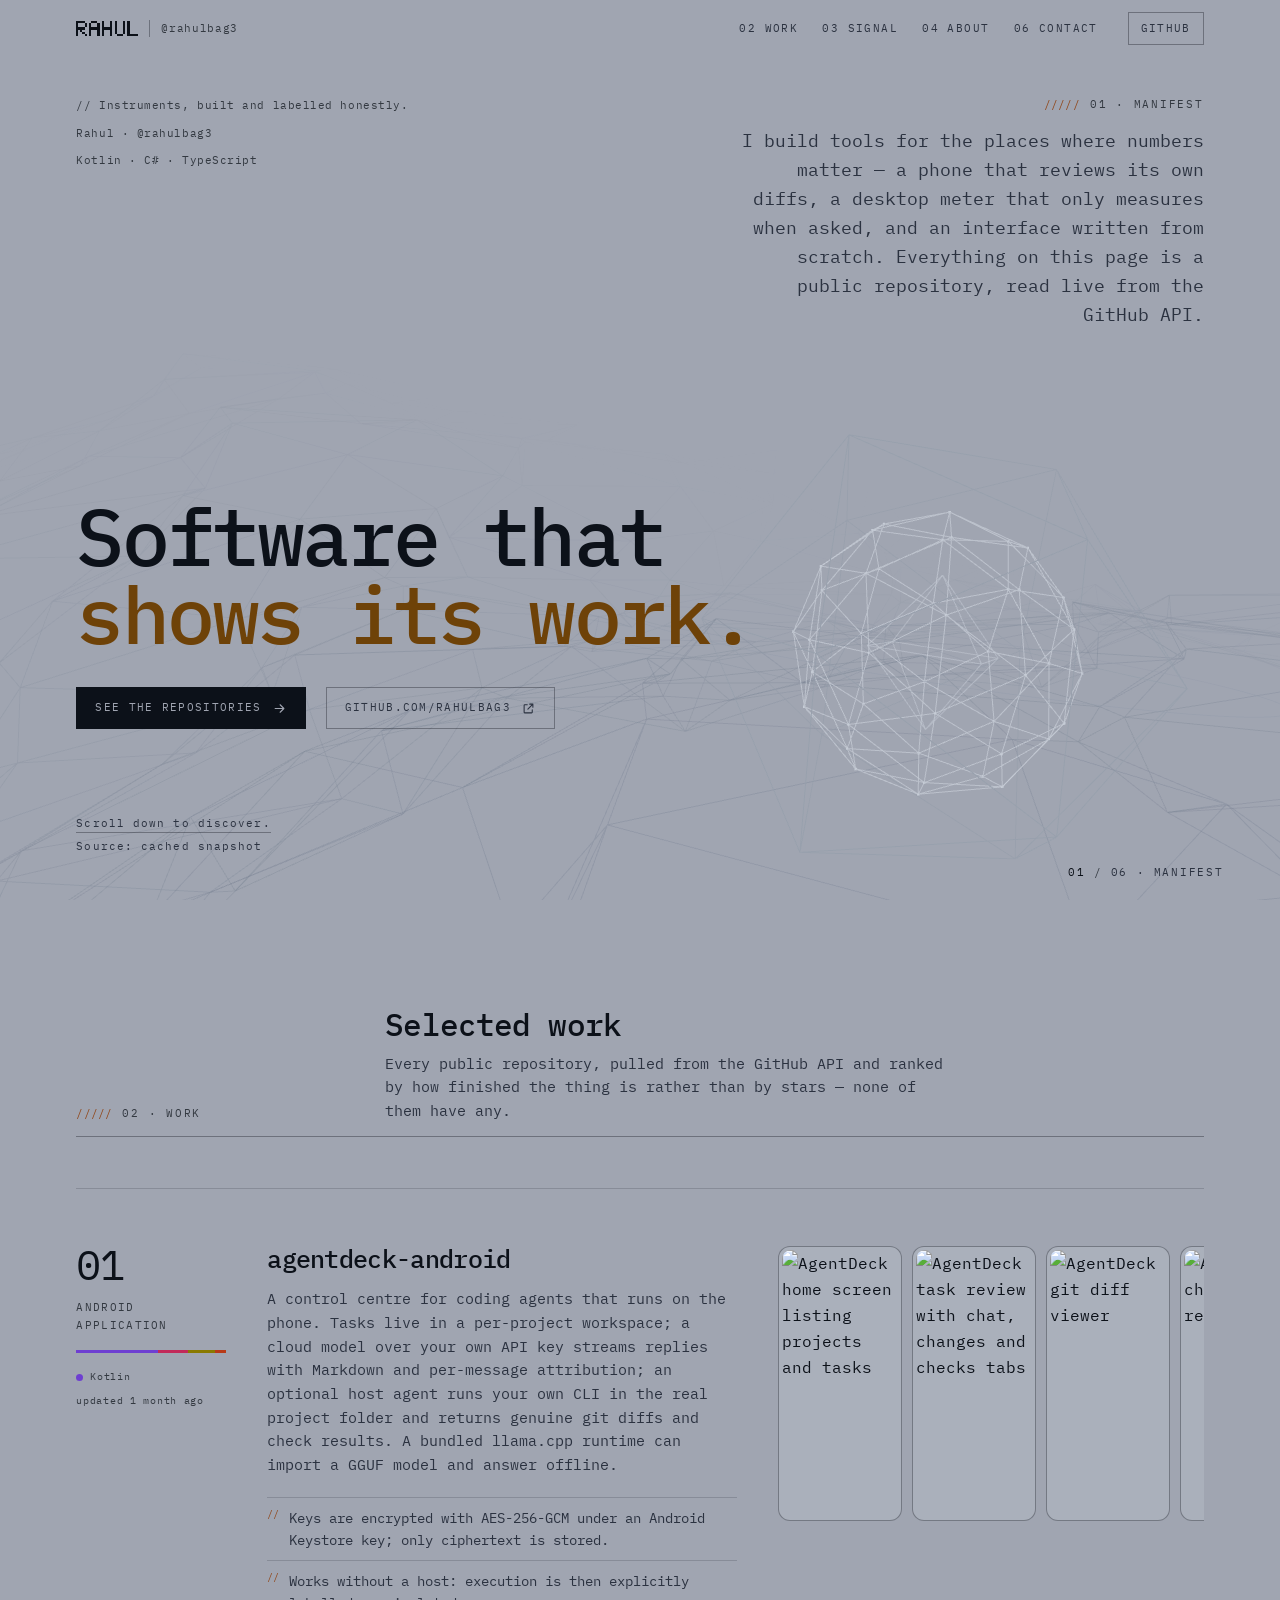
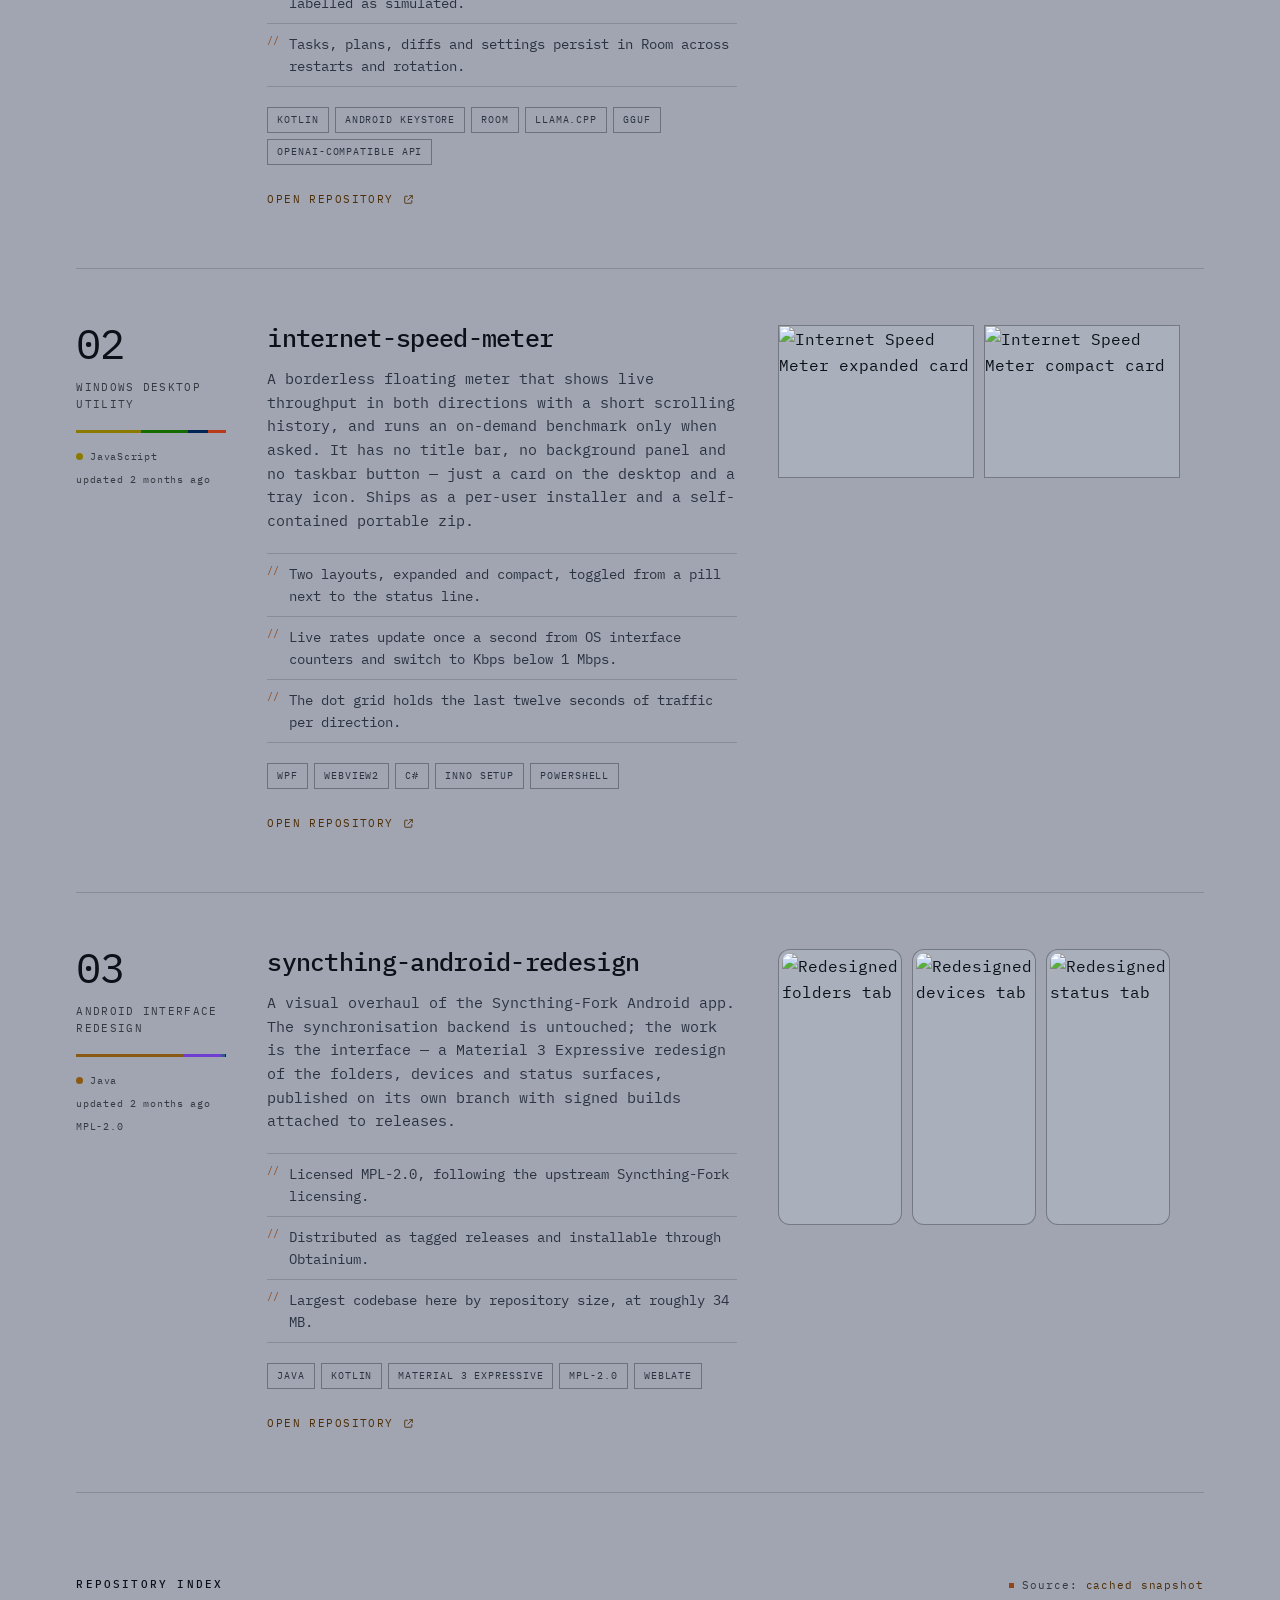
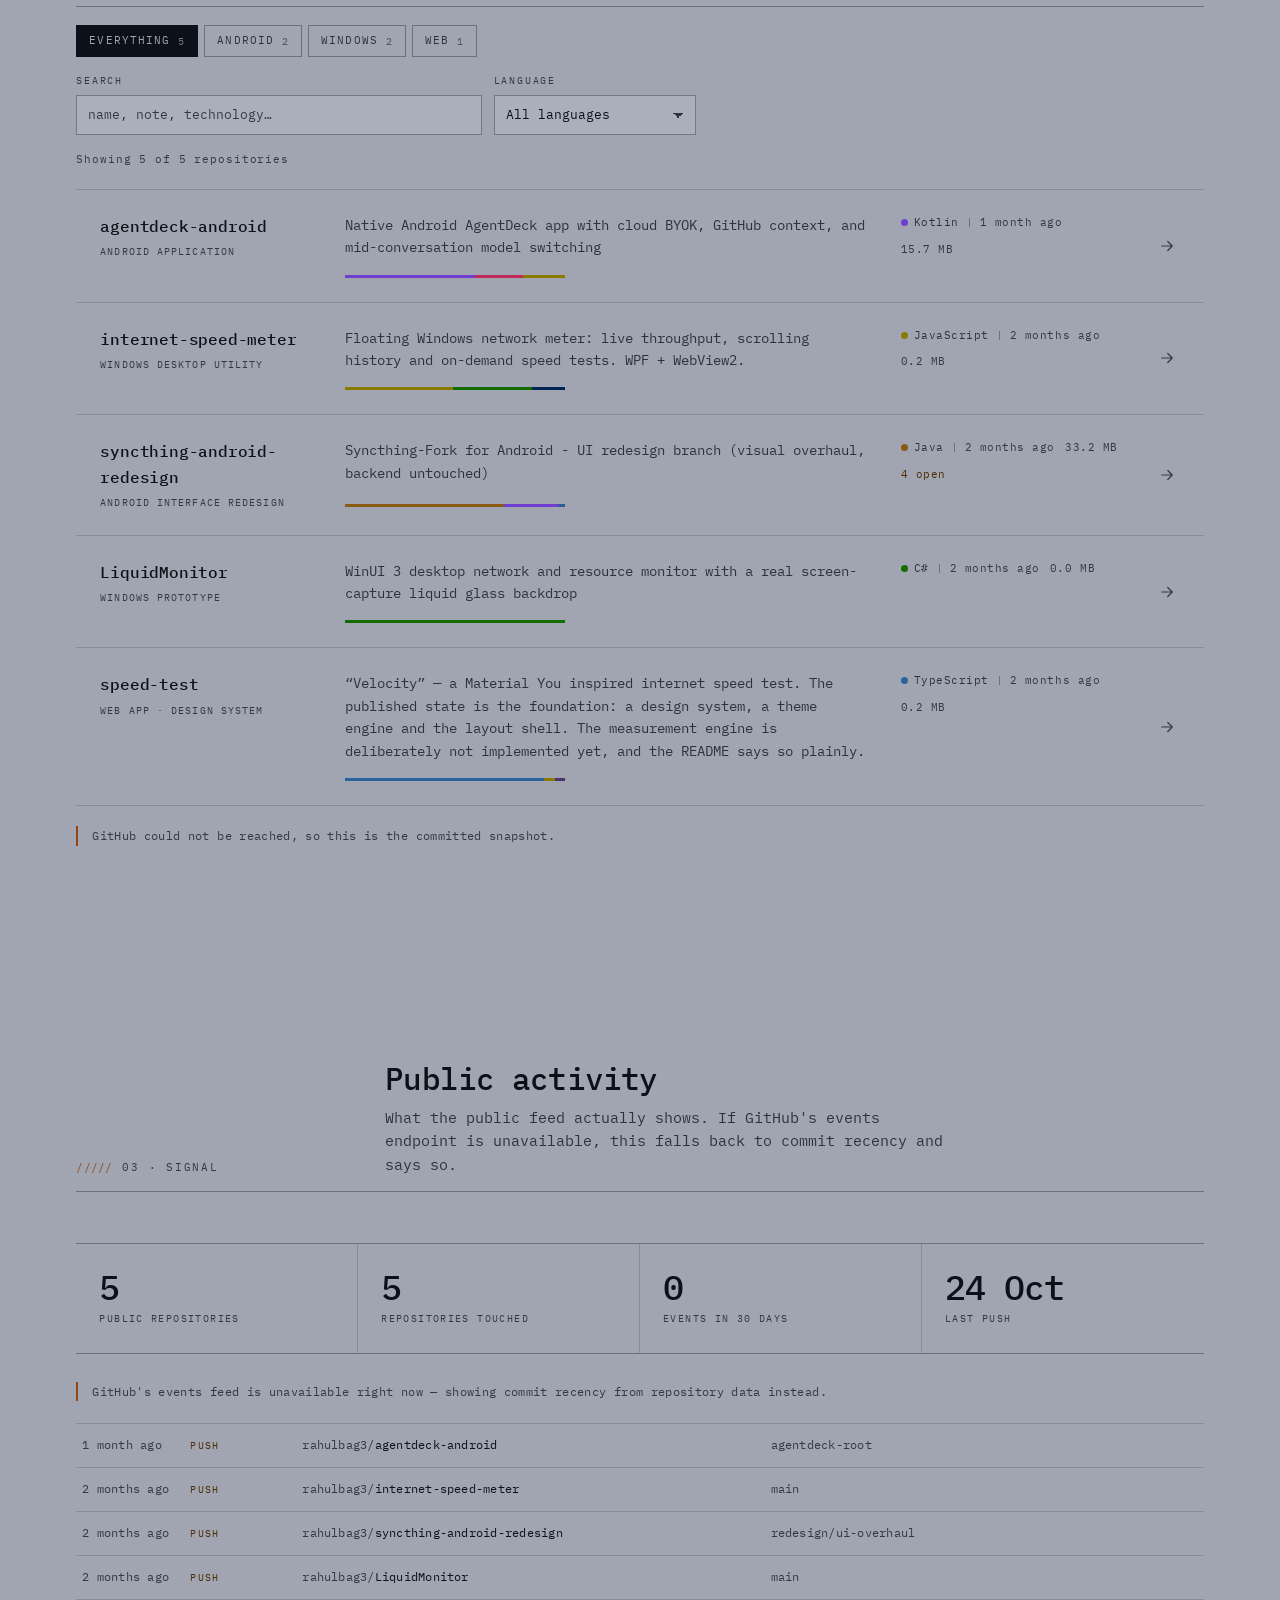
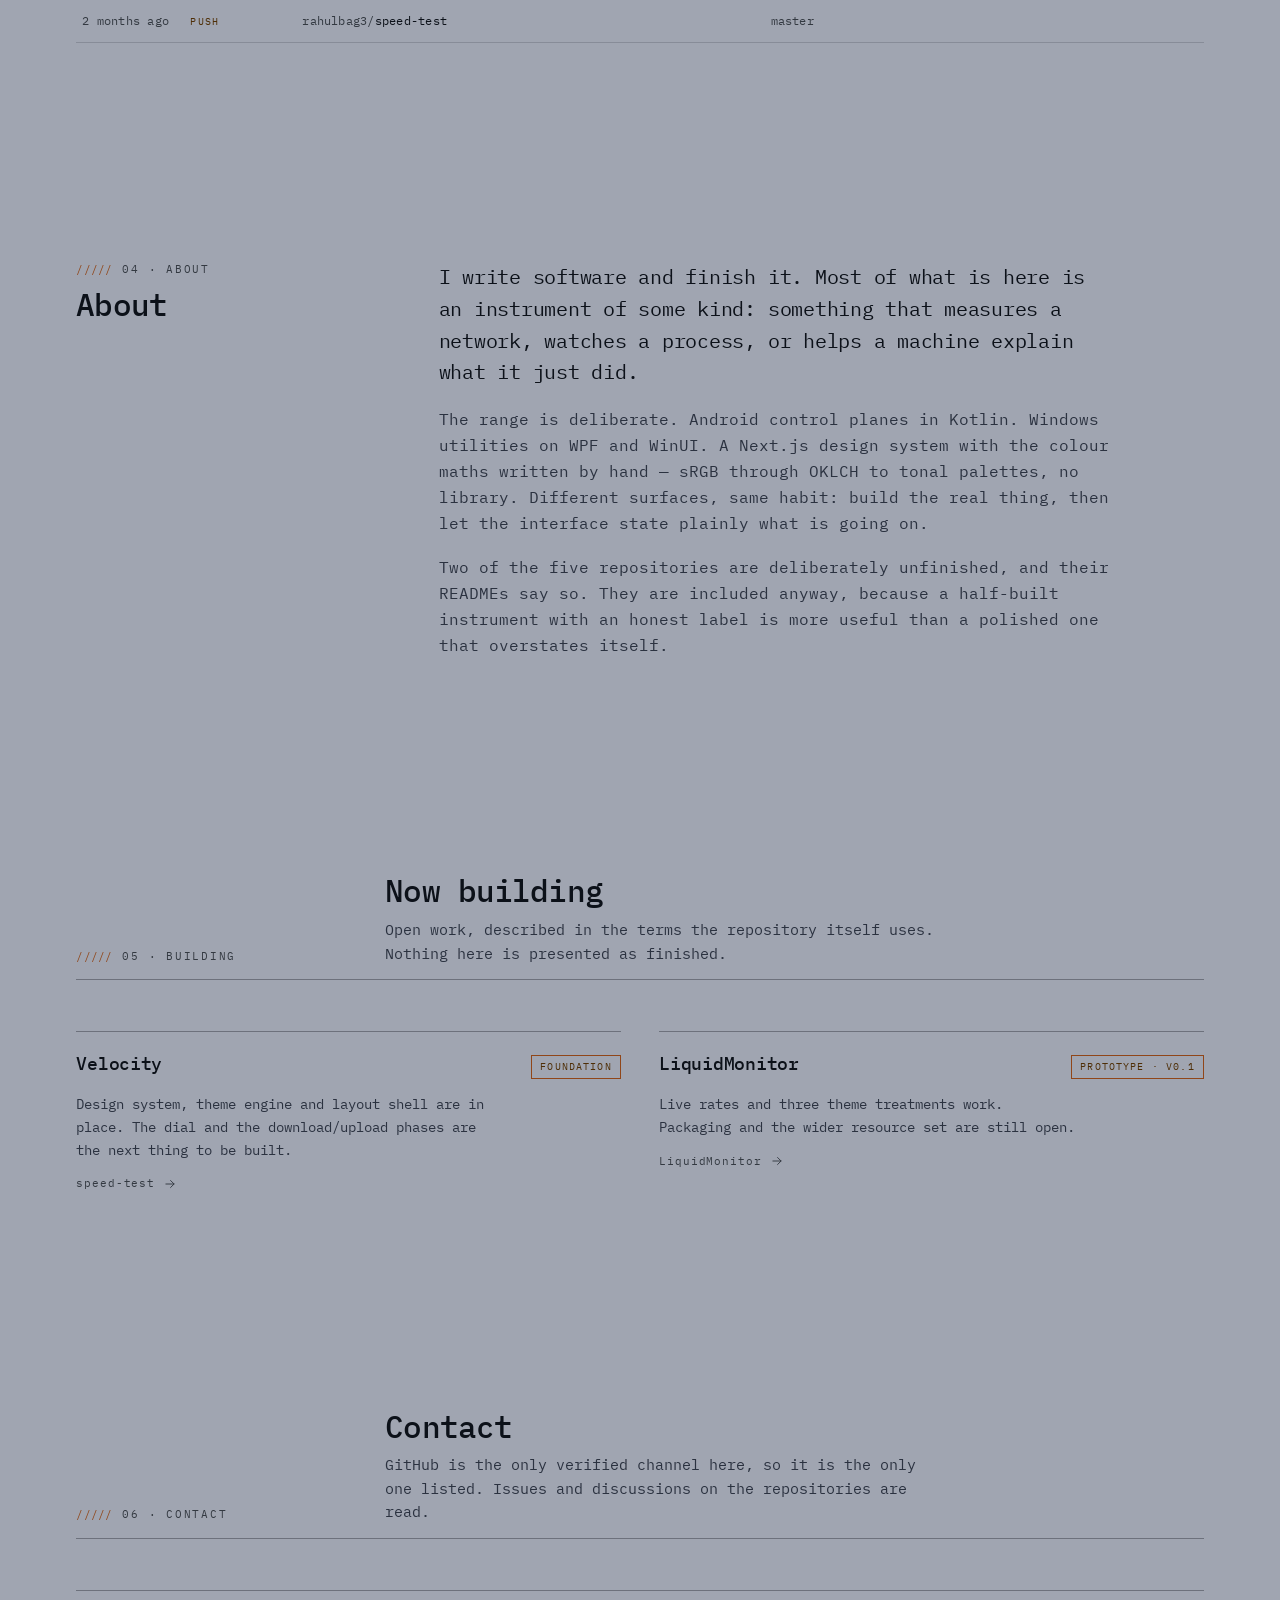
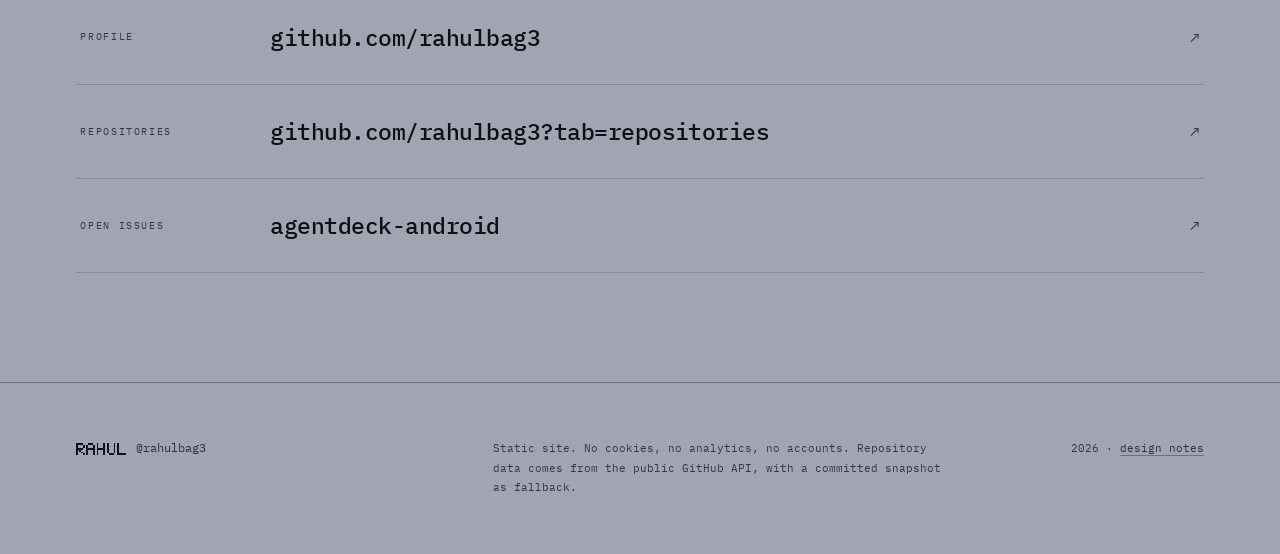
==== index.html @ a40878ef "Publish portfolio: static site with scroll-driven 3D and live GitHub data Igloo-derived slate/mono i" ====
<!doctype html>
<html lang="en">
<head>
  <meta charset="utf-8" />
  <meta name="viewport" content="width=device-width, initial-scale=1" />
  <title>Rahul — software that shows its work</title>
  <meta name="description" content="Rahul (@rahulbag3) builds instruments: an Android control centre for coding agents, Windows network meters, and a Material 3 interface redesign. Selected work and public repositories." />
  <meta name="author" content="Rahul" />
  <meta name="color-scheme" content="light" />
  <meta name="theme-color" content="#A0A5B1" />
  <link rel="canonical" href="https://rahulbag3.github.io/" />

  <!-- Open Graph / social. Absolute URLs: scrapers do not resolve relative ones. -->
  <meta property="og:type" content="website" />
  <meta property="og:site_name" content="Rahul" />
  <meta property="og:url" content="https://rahulbag3.github.io/" />
  <meta property="og:title" content="Rahul — software that shows its work" />
  <meta property="og:description" content="An Android control centre for coding agents, Windows network meters, and a Material 3 interface redesign. Every project pulled from the public GitHub API." />
  <meta property="og:image" content="https://rahulbag3.github.io/assets/og.png" />
  <meta property="og:image:width" content="1200" />
  <meta property="og:image:height" content="630" />
  <meta property="og:image:alt" content="Rahul — software that shows its work. A wireframe lattice and globe on slate." />
  <meta name="twitter:card" content="summary_large_image" />
  <meta name="twitter:title" content="Rahul — software that shows its work" />
  <meta name="twitter:description" content="An Android control centre for coding agents, Windows network meters, and a Material 3 interface redesign." />
  <meta name="twitter:image" content="https://rahulbag3.github.io/assets/og.png" />

  <link rel="icon" href="assets/favicon.svg" type="image/svg+xml" />
  <link rel="apple-touch-icon" href="assets/favicon.svg" />

  <link rel="preconnect" href="https://fonts.googleapis.com" />
  <link rel="preconnect" href="https://fonts.gstatic.com" crossorigin />
  <link
    rel="stylesheet"
    href="https://fonts.googleapis.com/css2?family=IBM+Plex+Mono:wght@400;500;600&display=swap"
  />
  <link rel="stylesheet" href="assets/css/styles.css" />
</head>

<body>
  <!-- The 3D layer. Decorative, drawn behind everything, never interactive. -->
  <canvas class="scene" id="scene" aria-hidden="true"></canvas>

  <a class="skip" href="#work">Skip to work</a>

  <!--
    Pixel wordmark. Drawn from a hand-built 5x7 cell font so the site ships no
    image for its own logotype and stays crisp at any size. Five glyphs, each a
    single path of run-length pixel runs.
  -->
  <svg class="sprite" aria-hidden="true" focusable="false" width="0" height="0">
    <defs>
      <path id="px-R" d="M0 0h4v1h-4zM0 1h1v1h-1zM4 1h1v1h-1zM0 2h1v1h-1zM4 2h1v1h-1zM0 3h4v1h-4zM0 4h1v1h-1zM2 4h1v1h-1zM0 5h1v1h-1zM3 5h1v1h-1zM0 6h1v1h-1zM4 6h1v1h-1z" />
      <path id="px-A" d="M1 0h3v1h-3zM0 1h1v1h-1zM4 1h1v1h-1zM0 2h1v1h-1zM4 2h1v1h-1zM0 3h5v1h-5zM0 4h1v1h-1zM4 4h1v1h-1zM0 5h1v1h-1zM4 5h1v1h-1zM0 6h1v1h-1zM4 6h1v1h-1z" />
      <path id="px-H" d="M0 0h1v1h-1zM4 0h1v1h-1zM0 1h1v1h-1zM4 1h1v1h-1zM0 2h1v1h-1zM4 2h1v1h-1zM0 3h5v1h-5zM0 4h1v1h-1zM4 4h1v1h-1zM0 5h1v1h-1zM4 5h1v1h-1zM0 6h1v1h-1zM4 6h1v1h-1z" />
      <path id="px-U" d="M0 0h1v1h-1zM4 0h1v1h-1zM0 1h1v1h-1zM4 1h1v1h-1zM0 2h1v1h-1zM4 2h1v1h-1zM0 3h1v1h-1zM4 3h1v1h-1zM0 4h1v1h-1zM4 4h1v1h-1zM0 5h1v1h-1zM4 5h1v1h-1zM1 6h3v1h-3z" />
      <path id="px-L" d="M0 0h1v1h-1zM0 1h1v1h-1zM0 2h1v1h-1zM0 3h1v1h-1zM0 4h1v1h-1zM0 5h1v1h-1zM0 6h5v1h-5z" />
    </defs>
  </svg>

  <!--
    Boot sequence. Purely a loading state, so it is removed as soon as the document is
    interactive; with JavaScript off it never appears at all (see the noscript rule).
  -->
  <div class="boot" id="boot" role="status" aria-live="polite">
    <p class="boot__mark" aria-hidden="true"></p>
    <p class="boot__line">Booting instrument</p>
    <p class="boot__note">Repository data comes from the public GitHub API.</p>
  </div>
  <noscript><style>.boot{display:none!important}</style></noscript>

  <header class="topbar" id="topbar">
    <div class="topbar__inner">
      <a class="brand" href="#manifest">
        <svg class="wordmark" viewBox="0 0 29 7" role="img" aria-label="Rahul" fill="currentColor" shape-rendering="crispEdges">
          <use href="#px-R" /><use href="#px-A" x="6" /><use href="#px-H" x="12" /><use href="#px-U" x="18" /><use href="#px-L" x="24" />
        </svg>
        <span class="brand__handle">@rahulbag3</span>
      </a>

      <nav class="nav" aria-label="Sections">
        <a data-nav-link href="#work">02 Work</a>
        <a data-nav-link href="#signal">03 Signal</a>
        <a data-nav-link href="#about">04 About</a>
        <a data-nav-link href="#contact">06 Contact</a>
      </nav>

      <div class="topbar__actions">
        <a class="btn btn--ghost btn--sm" href="https://github.com/rahulbag3" target="_blank" rel="noopener noreferrer">
          <span>GitHub</span>
        </a>
        <button class="menu-btn" id="menu-toggle" type="button" aria-expanded="false" aria-controls="menu" aria-label="Open menu">
          <span aria-hidden="true"></span><span aria-hidden="true"></span>
        </button>
      </div>
    </div>
    <div class="progress"><span id="progress"></span></div>
  </header>

  <nav class="menu" id="menu" data-open="false" aria-label="Sections">
    <a href="#work">02 · Work</a>
    <a href="#signal">03 · Signal</a>
    <a href="#about">04 · About</a>
    <a href="#prototypes">05 · Building</a>
    <a href="#contact">06 · Contact</a>
    <a class="menu__ext" href="https://github.com/rahulbag3" target="_blank" rel="noopener noreferrer">github.com/rahulbag3</a>
  </nav>

  <div class="corner" id="section-index" aria-hidden="true">
    <span id="index-num">01</span>
    <span class="corner__sep">/</span>
    <span>06 ·</span>
    <span id="index-label">Manifest</span>
  </div>

  <main id="main">
    <!-- ═══════════════ 01 · MANIFEST ═══════════════ -->
    <section class="hero" id="manifest" aria-labelledby="manifest-title">
      <div class="wrap hero__inner">
        <div class="hero__top">
          <div class="hero__stamp" data-reveal>
            <p>// Instruments, built and labelled honestly.</p>
            <p>Rahul · @rahulbag3</p>
            <p>Kotlin · C# · TypeScript</p>
          </div>

          <div class="hero__lede-col" data-reveal>
            <p class="slash">
              <span class="slash__run" aria-hidden="true">/////</span>
              <span>01 · Manifest</span>
            </p>
            <p class="hero__lede">
              I build tools for the places where numbers matter — a phone that reviews its own diffs,
              a desktop meter that only measures when asked, and an interface written from scratch.
              Everything on this page is a public repository, read live from the GitHub API.
            </p>
          </div>
        </div>

        <div class="hero__mid">
          <h1 class="hero__title" id="manifest-title" data-reveal>
            Software that<br /><em>shows its work.</em>
          </h1>

          <div class="hero__actions" data-reveal>
            <a class="btn btn--solid" href="#work">
              <span>See the repositories</span>
              <svg viewBox="0 0 24 24" width="15" height="15" fill="none" stroke="currentColor" stroke-width="1.7" stroke-linecap="round" stroke-linejoin="round" aria-hidden="true"><path d="M5 12h14M13 6l6 6-6 6"/></svg>
            </a>
            <a class="btn btn--ghost" href="https://github.com/rahulbag3" target="_blank" rel="noopener noreferrer">
              <span>github.com/rahulbag3</span>
              <svg viewBox="0 0 24 24" width="15" height="15" fill="none" stroke="currentColor" stroke-width="1.7" stroke-linecap="round" stroke-linejoin="round" aria-hidden="true"><path d="M14 5h5v5M19 5l-8 8M18 14v4a1 1 0 0 1-1 1H6a1 1 0 0 1-1-1V7a1 1 0 0 1 1-1h4"/></svg>
            </a>
          </div>
        </div>

        <div class="hero__foot">
          <p class="hero__hint">
            <a href="#work">Scroll down to discover.</a>
            <span>Source: <span class="mono-inline" id="data-source-hero">GitHub API</span></span>
          </p>
        </div>
      </div>
    </section>

    <!-- ═══════════════ 02 · WORK ═══════════════ -->
    <section class="sec" id="work" aria-labelledby="work-title">
      <div class="wrap">
        <header class="sec-head" data-reveal>
          <p class="slash">
            <span class="slash__run" aria-hidden="true">/////</span>
            <span>02 · Work</span>
          </p>
          <div class="sec-head__box">
            <h2 class="sec-head__title" id="work-title">Selected work</h2>
            <p class="sec-head__note">
              Every public repository, pulled from the GitHub API and ranked by how finished the
              thing is rather than by stars — none of them have any.
            </p>
          </div>
        </header>

        <div class="featured" id="featured"></div>

        <div class="index-head" data-reveal>
          <h3 class="index-head__title">Repository index</h3>
          <p class="index-head__note">
            <span class="dot-live" aria-hidden="true"></span>
            Source: <span id="data-source" class="mono-inline">checking…</span>
          </p>
        </div>

        <div class="filters" data-reveal>
          <div class="filters__chips" id="filters" role="group" aria-label="Filter by category"></div>
          <div class="filters__tools">
            <label class="field">
              <span class="field__label">Search</span>
              <input id="search" type="search" placeholder="name, note, technology…" autocomplete="off" />
            </label>
            <label class="field">
              <span class="field__label">Language</span>
              <select id="lang-select" aria-label="Filter by language"></select>
            </label>
          </div>
          <p class="filters__status" id="filter-status" role="status" aria-live="polite"></p>
        </div>

        <div class="listing" id="project-list"></div>
        <div id="filter-empty"></div>

        <p class="note" id="data-note" hidden></p>

        <noscript>
          <div class="state state--error">
            <p class="state__title">JavaScript is off, so the live repository list cannot render.</p>
            <p class="state__msg">Everything it would show is public here:</p>
            <ul class="plainlist">
              <li><a href="https://github.com/rahulbag3/agentdeck-android">agentdeck-android</a> — native Android control centre for coding agents (Kotlin)</li>
              <li><a href="https://github.com/rahulbag3/internet-speed-meter">internet-speed-meter</a> — floating Windows network meter (WPF + WebView2)</li>
              <li><a href="https://github.com/rahulbag3/syncthing-android-redesign">syncthing-android-redesign</a> — Material 3 interface redesign (Java/Kotlin)</li>
              <li><a href="https://github.com/rahulbag3/speed-test">speed-test</a> — Velocity, a Material You speed test design system (TypeScript)</li>
              <li><a href="https://github.com/rahulbag3/LiquidMonitor">LiquidMonitor</a> — WinUI 3 network monitor prototype (C#)</li>
            </ul>
          </div>
        </noscript>
      </div>
    </section>

    <!-- ═══════════════ 03 · SIGNAL ═══════════════ -->
    <section class="sec" id="signal" aria-labelledby="signal-title">
      <div class="wrap">
        <header class="sec-head" data-reveal>
          <p class="slash">
            <span class="slash__run" aria-hidden="true">/////</span>
            <span>03 · Signal</span>
          </p>
          <div class="sec-head__box">
            <h2 class="sec-head__title" id="signal-title">Public activity</h2>
            <p class="sec-head__note">
              What the public feed actually shows. If GitHub's events endpoint is unavailable, this
              falls back to commit recency and says so.
            </p>
          </div>
        </header>

        <div class="stats" id="signal-stats"></div>

        <p class="note note--inline" id="activity-note"></p>

        <ul class="log" id="activity" aria-label="Recent public activity"></ul>
      </div>
    </section>

    <!-- ═══════════════ 04 · ABOUT ═══════════════ -->
    <section class="sec" id="about" aria-labelledby="about-title">
      <div class="wrap wrap--split">
        <header class="sec-head sec-head--stack" data-reveal>
          <p class="slash">
            <span class="slash__run" aria-hidden="true">/////</span>
            <span>04 · About</span>
          </p>
          <h2 class="sec-head__title" id="about-title">About</h2>
        </header>

        <div class="prose" data-reveal>
          <p class="prose__lead">
            I write software and finish it. Most of what is here is an instrument of some kind:
            something that measures a network, watches a process, or helps a machine explain what
            it just did.
          </p>
          <p>
            The range is deliberate. Android control planes in Kotlin. Windows utilities on WPF and
            WinUI. A Next.js design system with the colour maths written by hand — sRGB through
            OKLCH to tonal palettes, no library. Different surfaces, same habit: build the real
            thing, then let the interface state plainly what is going on.
          </p>
          <p>
            Two of the five repositories are deliberately unfinished, and their READMEs say so.
            They are included anyway, because a half-built instrument with an honest label is more
            useful than a polished one that overstates itself.
          </p>
        </div>
      </div>
    </section>

    <!-- ═══════════════ 05 · BUILDING ═══════════════ -->
    <section class="sec" id="prototypes" aria-labelledby="build-title">
      <div class="wrap">
        <header class="sec-head" data-reveal>
          <p class="slash">
            <span class="slash__run" aria-hidden="true">/////</span>
            <span>05 · Building</span>
          </p>
          <div class="sec-head__box">
            <h2 class="sec-head__title" id="build-title">Now building</h2>
            <p class="sec-head__note">
              Open work, described in the terms the repository itself uses. Nothing here is
              presented as finished.
            </p>
          </div>
        </header>
        <div class="now-list" id="now-list"></div>
      </div>
    </section>

    <!-- ═══════════════ 06 · CONTACT ═══════════════ -->
    <section class="sec" id="contact" aria-labelledby="contact-title">
      <div class="wrap">
        <header class="sec-head" data-reveal>
          <p class="slash">
            <span class="slash__run" aria-hidden="true">/////</span>
            <span>06 · Contact</span>
          </p>
          <div class="sec-head__box">
            <h2 class="sec-head__title" id="contact-title">Contact</h2>
            <p class="sec-head__note">
              GitHub is the only verified channel here, so it is the only one listed. Issues and
              discussions on the repositories are read.
            </p>
          </div>
        </header>

        <ul class="contact-list">
          <li data-reveal>
            <a class="contact" href="https://github.com/rahulbag3" target="_blank" rel="noopener noreferrer">
              <span class="contact__label">Profile</span>
              <span class="contact__value">github.com/rahulbag3</span>
              <span class="contact__go" aria-hidden="true">↗</span>
            </a>
          </li>
          <li data-reveal>
            <a class="contact" href="https://github.com/rahulbag3?tab=repositories" target="_blank" rel="noopener noreferrer">
              <span class="contact__label">Repositories</span>
              <span class="contact__value">github.com/rahulbag3?tab=repositories</span>
              <span class="contact__go" aria-hidden="true">↗</span>
            </a>
          </li>
          <li data-reveal>
            <a class="contact" href="https://github.com/rahulbag3/agentdeck-android/issues" target="_blank" rel="noopener noreferrer">
              <span class="contact__label">Open issues</span>
              <span class="contact__value">agentdeck-android</span>
              <span class="contact__go" aria-hidden="true">↗</span>
            </a>
          </li>
        </ul>
      </div>
    </section>
  </main>

  <footer class="footer">
    <div class="wrap footer__inner">
      <p class="footer__brand">
        <svg class="wordmark" viewBox="0 0 29 7" role="img" aria-label="Rahul" fill="currentColor" shape-rendering="crispEdges">
          <use href="#px-R" /><use href="#px-A" x="6" /><use href="#px-H" x="12" /><use href="#px-U" x="18" /><use href="#px-L" x="24" />
        </svg>
        <span class="mono-inline">@rahulbag3</span>
      </p>
      <p class="footer__meta">
        Static site. No cookies, no analytics, no accounts. Repository data comes from the public
        GitHub API, with a committed snapshot as fallback.
      </p>
      <p class="footer__meta footer__meta--dim">
        <span id="year"></span> · <a href="DESIGN-SPEC.md">design notes</a>
      </p>
    </div>
  </footer>

  <script type="module" src="assets/js/app.js"></script>
</body>
</html>
---- assets/css/styles.css ----
/* ==========================================================================
   Rahul — portfolio
   Identity: taken from the reference's own material language.
     · one deliberate canvas colour (#A0A5B1, measured from igloo.inc)
     · IBM Plex Mono as the only voice, corner-anchored overlays, slash labels
     · a chunky pixel wordmark instead of a drawn logotype
     · one rationed warm accent, used as a mark rather than decoration
   The ink polarity is the single deliberate departure: the reference draws light
   text straight onto its scene (about 2.2:1 — unreadable by any standard), and a
   portfolio has to be readable, so this sits dark ink on the slate instead.
   ========================================================================== */

/* ---------------------------------------------------------------- tokens */
:root {
  --bg: #a0a5b1; /* reference canvas */
  --bg-2: #aab0bb; /* raised: screenshot frames, inputs */
  --bg-3: #b6bbc5; /* raised further: hover on an input */

  --ink: #0c1119; /* 7.7:1 on --bg */
  --ink-2: #2b3240; /* 5.2:1 */
  --ink-3: #333941; /* 4.7:1 — meta only, never long prose */

  --line: rgba(12, 17, 25, 0.16);
  --line-2: rgba(12, 17, 25, 0.34);

  --accent: #4e2e06; /* brass, darkened until it passes 4.93:1 as text */
  --accent-lg: #6e4208; /* the same hue at 3.45:1 — display sizes only (AA large) */
  --accent-mark: #904619; /* reference brass, decorative marks only (no text) */

  --mono: "IBM Plex Mono", ui-monospace, SFMono-Regular, Menlo, Consolas, "Liberation Mono", monospace;

  --measure: 1240px;
  --gut: clamp(20px, 4.4vw, 64px);
  --bar: 58px;

  --ease: cubic-bezier(0.16, 1, 0.3, 1);
  --ease-in-out: cubic-bezier(0.65, 0, 0.35, 1);

  --t-mono: 0.685rem;
  --t-body: clamp(0.935rem, 0.9rem + 0.24vw, 1.015rem);
  --t-h1: clamp(2rem, 0.9rem + 5.4vw, 5rem);
  --t-h2: clamp(1.28rem, 1.05rem + 1.25vw, 1.95rem);
  --t-h3: clamp(1.12rem, 0.98rem + 0.9vw, 1.55rem);
}

/* ---------------------------------------------------------------- reset */
*,
*::before,
*::after {
  box-sizing: border-box;
}

* {
  margin: 0;
  padding: 0;
}

html {
  -webkit-text-size-adjust: 100%;
  scroll-behavior: smooth;
  background: var(--bg);
}

@media (prefers-reduced-motion: reduce) {
  html {
    scroll-behavior: auto;
  }
}

body {
  min-height: 100%;
  background: var(--bg);
  color: var(--ink);
  font-family: var(--mono);
  font-size: var(--t-body);
  line-height: 1.6;
  font-synthesis-weight: none;
  font-variant-ligatures: none;
  text-rendering: optimizeLegibility;
  -webkit-font-smoothing: antialiased;
  -moz-osx-font-smoothing: grayscale;
  overflow-x: hidden;
}

img,
canvas,
svg {
  display: block;
  max-width: 100%;
}

img {
  height: auto;
}

button,
input,
select {
  font: inherit;
  color: inherit;
}

a {
  color: inherit;
  text-decoration: none;
}

ul,
ol {
  list-style: none;
}

:focus-visible {
  outline: 2px solid var(--accent-mark);
  outline-offset: 3px;
}

::selection {
  background: var(--ink);
  color: var(--bg);
}

/* ---------------------------------------------------------------- scene layer
   The canvas is a fixed backdrop at the very bottom of the stack; everything the
   reader interacts with sits above it. `main` and `footer` are positioned so their
   z-index actually applies. */
.scene {
  position: fixed;
  inset: 0;
  z-index: 0;
  display: block;
  width: 100%;
  height: 100%;
  pointer-events: none;
}

main,
.footer {
  position: relative;
  z-index: 1;
}

/* ---------------------------------------------------------------- boot loader
   A nod to the reference's ASCII boot sequence: the mark is a real element whose
   text is replaced by CSS, so it never reaches the accessibility tree. */
.boot {
  position: fixed;
  inset: 0;
  z-index: 90;
  display: grid;
  align-content: center;
  justify-items: center;
  gap: 12px;
  padding: var(--gut);
  background: var(--bg);
  transition: opacity 0.45s var(--ease), visibility 0.45s step-end;
}

.boot.is-done {
  opacity: 0;
  visibility: hidden;
  pointer-events: none;
}

.boot__mark {
  font-size: clamp(1rem, 0.6rem + 1.6vw, 1.5rem);
  letter-spacing: 0.34em;
  color: var(--ink);
}

.boot__mark::after {
  content: "------===+";
  animation: boot-head 1.1s steps(1, end) infinite;
}

@keyframes boot-head {
  0% {
    content: "------===+";
  }
  20% {
    content: "-----===++";
  }
  40% {
    content: "----===+++";
  }
  60% {
    content: "---===++++";
  }
  80% {
    content: "--===+++++";
  }
  100% {
    content: "-===++++++";
  }
}

.boot__line {
  font-size: var(--t-mono);
  letter-spacing: 0.24em;
  text-transform: uppercase;
  color: var(--ink-3);
}

.boot__note {
  font-size: var(--t-mono);
  letter-spacing: 0.06em;
  color: var(--ink-3);
  max-width: 44ch;
  text-align: center;
}

/* ---------------------------------------------------------------- layout */
.wrap {
  width: 100%;
  max-width: var(--measure);
  margin-inline: auto;
  padding-inline: var(--gut);
}

.sec {
  padding-block: clamp(64px, 8.5vw, 132px);
  scroll-margin-top: calc(var(--bar) + 16px);
}

/* ---------------------------------------------------------------- skip link */
.skip {
  position: fixed;
  top: 8px;
  left: 50%;
  z-index: 100;
  padding: 10px 18px;
  translate: -50% -250%;
  background: var(--ink);
  color: var(--bg);
  font-size: var(--t-mono);
  letter-spacing: 0.1em;
  text-transform: uppercase;
  transition: translate 0.2s var(--ease);
}

.skip:focus {
  translate: -50% 0;
}

/* ---------------------------------------------------------------- topbar
   No panel, no blur, no border until the reader has actually scrolled — then the
   bar earns a flat slate wash and one hairline so text stops colliding with it. */
.topbar {
  position: fixed;
  inset: 0 0 auto 0;
  z-index: 50;
  height: var(--bar);
  transition: background 0.3s var(--ease), border-color 0.3s var(--ease);
  border-bottom: 1px solid transparent;
}

.topbar.is-stuck {
  background: var(--bg);
  border-bottom-color: var(--line);
}

.topbar__inner {
  display: flex;
  align-items: center;
  gap: 26px;
  height: 100%;
  max-width: var(--measure);
  margin-inline: auto;
  padding-inline: var(--gut);
}

.brand {
  display: inline-flex;
  align-items: center;
  gap: 11px;
  white-space: nowrap;
}

/* Pixel wordmark: an inline SVG sprite, drawn from a 5x7 cell font. */
.wordmark {
  width: auto;
  height: 15px;
  color: var(--ink);
  flex: none;
}

.brand__handle {
  font-size: var(--t-mono);
  letter-spacing: 0.06em;
  color: var(--ink-3);
  border-left: 1px solid var(--line-2);
  padding-left: 11px;
}

.nav {
  display: flex;
  gap: 24px;
  margin-left: auto;
  font-size: var(--t-mono);
  letter-spacing: 0.13em;
  text-transform: uppercase;
}

.nav a {
  position: relative;
  padding-block: 6px;
  color: var(--ink-2);
  transition: color 0.22s var(--ease);
}

.nav a::after {
  content: "";
  position: absolute;
  left: 0;
  right: 0;
  bottom: 2px;
  height: 1px;
  background: var(--accent-mark);
  scale: 0 1;
  transform-origin: left;
  transition: scale 0.3s var(--ease);
}

.nav a:hover,
.nav a.is-active {
  color: var(--ink);
}

.nav a.is-active::after,
.nav a:hover::after {
  scale: 1 1;
}

.topbar__actions {
  display: flex;
  align-items: center;
  gap: 14px;
  margin-left: 4px;
}

.menu-btn {
  display: none;
  width: 34px;
  height: 34px;
  background: none;
  border: 1px solid var(--line-2);
  cursor: pointer;
  flex-direction: column;
  align-items: center;
  justify-content: center;
  gap: 4px;
}

.menu-btn span {
  display: block;
  width: 14px;
  height: 1px;
  background: var(--ink);
  transition: transform 0.25s var(--ease);
}

.menu-btn[aria-expanded="true"] span:first-child {
  transform: translateY(2.5px) rotate(45deg);
}

.menu-btn[aria-expanded="true"] span:last-child {
  transform: translateY(-2.5px) rotate(-45deg);
}

.progress {
  position: absolute;
  inset: auto 0 -1px 0;
  height: 1px;
  background: transparent;
}

.progress span {
  display: block;
  height: 100%;
  background: var(--ink);
  transform: scaleX(0);
  transform-origin: 0 50%;
  will-change: transform;
}

/* ---------------------------------------------------------------- mobile menu */
.menu {
  position: fixed;
  inset: var(--bar) 0 auto 0;
  z-index: 49;
  display: grid;
  gap: 0;
  padding: 8px var(--gut) 22px;
  background: var(--bg);
  border-bottom: 1px solid var(--line);
  translate: 0 -10px;
  opacity: 0;
  visibility: hidden;
  transition: opacity 0.22s var(--ease), translate 0.22s var(--ease), visibility 0.22s;
}

.menu[data-open="true"] {
  translate: 0 0;
  opacity: 1;
  visibility: visible;
}

.menu a {
  padding: 13px 2px;
  font-size: 0.85rem;
  letter-spacing: 0.06em;
  border-bottom: 1px solid var(--line);
  color: var(--ink-2);
}

.menu a:hover {
  color: var(--ink);
}

.menu__ext {
  color: var(--accent) !important;
  border-bottom: none !important;
}

/* ---------------------------------------------------------------- corner mark
   A HUD mark, not a chip: no fill, no border, no rounding. It only carries the
   section you are in, and it stays out of the way. */
.corner {
  position: fixed;
  right: var(--gut);
  bottom: 18px;
  z-index: 40;
  display: flex;
  align-items: baseline;
  gap: 8px;
  font-size: var(--t-mono);
  letter-spacing: 0.16em;
  text-transform: uppercase;
  color: var(--ink-2);
  pointer-events: none;
  transition: opacity 0.3s var(--ease), transform 0.3s var(--ease);
}

/* The footer owns this corner at the end of the document, so the mark steps aside
   rather than printing over the footer copy. */
.corner.is-off {
  opacity: 0;
  transform: translateY(8px);
}

.corner #index-num {
  color: var(--ink);
}

.corner__sep {
  color: var(--ink-3);
}

/* ---------------------------------------------------------------- slash label
   The reference's section marker: a run of slashes, then the name. */
.slash {
  display: flex;
  align-items: center;
  gap: 10px;
  font-size: var(--t-mono);
  letter-spacing: 0.16em;
  text-transform: uppercase;
  color: var(--ink-3);
}

.slash__run {
  color: var(--accent-mark);
  letter-spacing: 0.02em;
}

/* ---------------------------------------------------------------- hero */
.hero {
  position: relative;
  display: flex;
  flex-direction: column;
  min-height: 100svh;
  padding-block: calc(var(--bar) + clamp(18px, 3vw, 40px)) clamp(26px, 4vw, 44px);
  scroll-margin-top: 0;
}

.hero__inner {
  display: flex;
  flex-direction: column;
  flex: 1;
  gap: clamp(28px, 5vw, 56px);
}

.hero__top {
  display: grid;
  grid-template-columns: minmax(0, 1fr) minmax(0, 0.95fr);
  gap: clamp(24px, 4vw, 60px);
  align-items: start;
}

.hero__stamp {
  display: flex;
  flex-direction: column;
  gap: 8px;
}

.hero__stamp p {
  font-size: var(--t-mono);
  letter-spacing: 0.05em;
  color: var(--ink-3);
  line-height: 1.75;
}

.hero__lede-col {
  display: grid;
  gap: 12px;
  justify-items: end;
}

.hero__lede {
  max-width: 42ch;
  text-align: right;
  color: var(--ink-2);
  font-size: clamp(0.95rem, 0.9rem + 0.3vw, 1.1rem);
  line-height: 1.65;
}

.hero__mid {
  display: flex;
  flex-direction: column;
  justify-content: flex-end;
  flex: 1;
  gap: clamp(20px, 3vw, 34px);
}

.hero__title {
  font-size: var(--t-h1);
  font-weight: 500;
  line-height: 0.98;
  letter-spacing: -0.035em;
  max-width: 20ch;
  text-wrap: balance;
}

.hero__title em {
  font-style: normal;
  color: var(--accent-lg);
}

.hero__actions {
  display: flex;
  flex-wrap: wrap;
  gap: 20px;
  align-items: center;
}

.hero__foot {
  display: flex;
  align-items: flex-end;
  justify-content: space-between;
  gap: 20px;
  flex-wrap: wrap;
  padding-top: clamp(18px, 3vw, 30px);
}

.hero__hint {
  display: grid;
  gap: 5px;
  font-size: var(--t-mono);
  letter-spacing: 0.1em;
  color: var(--ink-2);
}

.hero__hint a {
  border-bottom: 1px solid var(--line-2);
  transition: border-color 0.25s var(--ease), color 0.25s var(--ease);
}

.hero__hint a:hover {
  color: var(--accent);
  border-color: var(--accent-mark);
}

/* ---------------------------------------------------------------- buttons
   Square, mono, uppercase. The solid variant inverts; nothing glows. */
.btn {
  display: inline-flex;
  align-items: center;
  gap: 10px;
  padding: 11px 18px;
  font-size: var(--t-mono);
  letter-spacing: 0.12em;
  text-transform: uppercase;
  border: 1px solid var(--line-2);
  cursor: pointer;
  background: none;
  transition: background 0.22s var(--ease), color 0.22s var(--ease), border-color 0.22s var(--ease);
}

.btn svg {
  transition: transform 0.3s var(--ease);
}

.btn--solid {
  background: var(--ink);
  border-color: var(--ink);
  color: var(--bg);
}

.btn--solid:hover {
  background: var(--accent);
  border-color: var(--accent);
  color: var(--bg);
}

.btn--ghost {
  color: var(--ink-2);
}

.btn--ghost:hover {
  color: var(--ink);
  border-color: var(--ink-2);
}

.btn--sm {
  padding: 7px 12px;
}

.btn:hover svg {
  transform: translate(2px, -2px);
}

.btn--solid:hover svg {
  transform: translateX(3px);
}

.text-link {
  display: inline-flex;
  align-items: center;
  gap: 8px;
  font-size: var(--t-mono);
  letter-spacing: 0.13em;
  text-transform: uppercase;
  color: var(--accent);
  padding-bottom: 2px;
  border-bottom: 1px solid transparent;
  transition: border-color 0.25s var(--ease), gap 0.25s var(--ease);
}

.text-link:hover {
  border-color: var(--accent-mark);
  gap: 12px;
}

/* ---------------------------------------------------------------- section head */
.sec-head {
  display: grid;
  grid-template-columns: minmax(0, 0.34fr) minmax(0, 1fr);
  gap: clamp(14px, 2.4vw, 40px);
  align-items: end;
  padding-bottom: 14px;
  border-bottom: 1px solid var(--line-2);
  margin-bottom: clamp(30px, 4vw, 54px);
}

.sec-head__box {
  display: grid;
  gap: 10px;
}

.sec-head__title {
  font-size: var(--t-h2);
  font-weight: 500;
  letter-spacing: -0.028em;
  line-height: 1.05;
}

.sec-head__note {
  color: var(--ink-2);
  max-width: 62ch;
  font-size: 0.92rem;
}

.sec-head--stack {
  display: grid;
  grid-template-columns: minmax(0, 1fr);
  gap: 10px;
  border-bottom: none;
  padding-bottom: 0;
  margin-bottom: 0;
  align-items: start;
}

/* The wordmark sprite: definitions only, never painted. */
.sprite {
  position: absolute;
  width: 0;
  height: 0;
  overflow: hidden;
}

/* ---------------------------------------------------------------- featured */
.featured {
  border-bottom: 1px solid var(--line);
}

.feature {
  display: grid;
  grid-template-columns: 150px minmax(0, 1.05fr) minmax(0, 0.95fr);
  gap: clamp(20px, 3.2vw, 52px);
  padding-block: clamp(32px, 4.4vw, 60px);
  border-top: 1px solid var(--line);
  align-items: start;
}

/* Grid items default to `min-width: auto`, so a horizontally scrolling screenshot
   strip can force its track wider than the viewport. Let every column shrink. */
.feature__aside,
.feature__body,
.feature__media,
.row__head,
.row__desc,
.row__foot,
.row__langbar,
.shots,
.langbar {
  min-width: 0;
}

.feature__aside {
  display: flex;
  flex-direction: column;
  gap: 16px;
  position: sticky;
  top: calc(var(--bar) + 30px);
}

.feature__rank {
  font-size: clamp(1.9rem, 1.4rem + 1.6vw, 2.6rem);
  line-height: 0.9;
  letter-spacing: -0.04em;
  color: var(--ink);
}

.feature__kind {
  font-size: var(--t-mono);
  letter-spacing: 0.12em;
  text-transform: uppercase;
  color: var(--ink-3);
  line-height: 1.6;
}

.feature__title {
  font-size: var(--t-h3);
  font-weight: 500;
  letter-spacing: -0.028em;
  line-height: 1.12;
  margin-bottom: 14px;
}

.feature__title a {
  background-image: linear-gradient(var(--accent-mark), var(--accent-mark));
  background-repeat: no-repeat;
  background-size: 0% 1px;
  background-position: 0 100%;
  transition: background-size 0.4s var(--ease);
}

.feature__title a:hover {
  background-size: 100% 1px;
}

.feature__note {
  color: var(--ink-2);
  max-width: 56ch;
  font-size: 0.925rem;
}

.factlist {
  margin-top: 20px;
  border-top: 1px solid var(--line);
}

.factlist__item {
  position: relative;
  padding: 9px 0 9px 22px;
  font-size: 0.86rem;
  color: var(--ink-2);
  border-bottom: 1px solid var(--line);
}

.factlist__item::before {
  content: "//";
  position: absolute;
  left: 0;
  top: 9px;
  font-size: 0.6rem;
  letter-spacing: 0;
  color: var(--accent-mark);
}

.taglist {
  display: flex;
  flex-wrap: wrap;
  gap: 6px;
  margin-top: 20px;
}

.tag {
  padding: 4px 9px;
  font-size: 0.63rem;
  letter-spacing: 0.09em;
  text-transform: uppercase;
  color: var(--ink-2);
  border: 1px solid var(--line-2);
  white-space: nowrap;
}

.feature__actions {
  display: flex;
  flex-wrap: wrap;
  align-items: center;
  gap: 22px;
  margin-top: 26px;
}

/* ---------------------------------------------------------------- shots */
.shots {
  display: flex;
  gap: 10px;
  overflow-x: auto;
  padding-bottom: 12px;
  scroll-snap-type: x proximity;
  scrollbar-width: thin;
  scrollbar-color: var(--line-2) transparent;
}

.shots::-webkit-scrollbar {
  height: 3px;
}

.shots::-webkit-scrollbar-track {
  background: var(--line);
}

.shots::-webkit-scrollbar-thumb {
  background: var(--line-2);
}

.shots--window {
  flex-wrap: wrap;
}

.shot {
  flex: none;
  scroll-snap-align: start;
  background: var(--bg-2);
  border: 1px solid var(--line-2);
  overflow: hidden;
  transition: transform 0.4s var(--ease);
}

.shot--phone {
  width: 124px;
  aspect-ratio: 1080 / 2400;
  border-radius: 12px;
  padding: 3px;
}

.shot--phone .shot__img {
  border-radius: 9px;
  height: 100%;
  object-fit: cover;
  object-position: top center;
}

.shot--window {
  flex: 1 1 170px;
  min-width: 150px;
}

.shot--window .shot__img {
  width: 100%;
}

.shots--window .shot--window {
  max-width: 46%;
}

.shot__img {
  width: 100%;
  transition: opacity 0.3s var(--ease);
}

.shots:hover .shot__img {
  opacity: 0.82;
}

.shot:hover {
  transform: translateY(-3px);
}

.shot:hover .shot__img {
  opacity: 1;
}

.shot-none {
  display: grid;
  gap: 10px;
  place-items: center;
  aspect-ratio: 4 / 3;
  border: 1px dashed var(--line-2);
  color: var(--ink-3);
  text-align: center;
  padding: 20px;
}

.shot-none__glyph {
  font-size: 0.95rem;
  letter-spacing: 0.24em;
  text-transform: uppercase;
  color: var(--ink-2);
}

.shot-none__note {
  font-size: 0.66rem;
  letter-spacing: 0.08em;
}

/* ---------------------------------------------------------------- language bar */
.langbar {
  display: flex;
  height: 3px;
  width: 100%;
  overflow: hidden;
  background: var(--line);
}

.langbar--empty {
  background: transparent;
}

.langbar__seg {
  height: 100%;
}

.lang-dot {
  width: 7px;
  height: 7px;
  border-radius: 50%;
  display: inline-block;
  flex: none;
}

/* ---------------------------------------------------------------- index head + filters */
.index-head {
  display: flex;
  justify-content: space-between;
  align-items: baseline;
  gap: 20px;
  flex-wrap: wrap;
  margin-top: clamp(52px, 6.5vw, 92px);
  padding-bottom: 12px;
  border-bottom: 1px solid var(--line-2);
}

.index-head__title {
  font-size: var(--t-mono);
  letter-spacing: 0.2em;
  text-transform: uppercase;
  color: var(--ink);
  font-weight: 500;
}

.index-head__note {
  font-size: var(--t-mono);
  letter-spacing: 0.08em;
  color: var(--ink-3);
  display: inline-flex;
  align-items: center;
  gap: 8px;
}

.dot-live {
  width: 5px;
  height: 5px;
  background: var(--accent-mark);
}

.mono-inline {
  color: var(--ink-2);
}

.index-head__note .mono-inline.is-warn {
  color: var(--accent);
}

.filters {
  display: grid;
  gap: 16px;
  padding: 18px 0 20px;
  border-bottom: 1px solid var(--line);
}

.filters__chips {
  display: flex;
  flex-wrap: wrap;
  gap: 6px;
}

.chip {
  display: inline-flex;
  align-items: center;
  gap: 8px;
  padding: 6px 12px;
  font-size: var(--t-mono);
  letter-spacing: 0.1em;
  text-transform: uppercase;
  color: var(--ink-2);
  background: none;
  border: 1px solid var(--line-2);
  cursor: pointer;
  transition: color 0.2s var(--ease), border-color 0.2s var(--ease), background 0.2s var(--ease);
}

.chip:hover {
  color: var(--ink);
  border-color: var(--ink-2);
}

.chip.is-active {
  color: var(--bg);
  background: var(--ink);
  border-color: var(--ink);
}

.chip__count {
  font-size: 0.6rem;
  opacity: 0.7;
}

.filters__tools {
  display: grid;
  grid-template-columns: minmax(0, 1fr) minmax(0, 0.5fr);
  gap: 12px;
  max-width: 620px;
}

.field {
  display: grid;
  gap: 6px;
}

.field__label {
  font-size: 0.62rem;
  letter-spacing: 0.18em;
  text-transform: uppercase;
  color: var(--ink-3);
}

.field input,
.field select {
  width: 100%;
  padding: 9px 11px;
  background: var(--bg-2);
  border: 1px solid var(--line-2);
  font-size: 0.8rem;
  transition: border-color 0.2s var(--ease), background 0.2s var(--ease);
}

.field input::placeholder {
  color: var(--ink-3);
}

.field input:hover,
.field select:hover {
  border-color: var(--ink-2);
}

.field input:focus,
.field select:focus {
  outline: none;
  background: var(--bg-3);
  border-color: var(--ink);
}

.field select {
  appearance: none;
  background-image: linear-gradient(45deg, transparent 50%, var(--ink-2) 50%),
    linear-gradient(135deg, var(--ink-2) 50%, transparent 50%);
  background-position: calc(100% - 17px) 50%, calc(100% - 12px) 50%;
  background-size: 5px 5px, 5px 5px;
  background-repeat: no-repeat;
  padding-right: 34px;
}

.filters__status {
  font-size: var(--t-mono);
  letter-spacing: 0.08em;
  color: var(--ink-3);
}

/* ---------------------------------------------------------------- listing rows */
.listing {
  border-bottom: 1px solid var(--line);
}

.row {
  border-top: 1px solid var(--line);
}

.row:first-child {
  border-top: none;
}

.row__link {
  display: grid;
  grid-template-columns: minmax(180px, 0.85fr) minmax(0, 2.1fr) minmax(150px, 0.9fr) 22px;
  grid-template-rows: auto auto;
  grid-template-areas:
    "head desc foot go"
    "head lang foot go";
  gap: 6px clamp(18px, 2.6vw, 40px);
  align-items: start;
  padding: clamp(16px, 2vw, 24px);
  transition: background 0.2s var(--ease), color 0.2s var(--ease);
}

/* The one loud interaction on the page: a row inverts under the pointer, which is
   a better affordance than a background tint on a coloured canvas and costs no
   extra colour. Everything inside inherits, so contrast follows the canvas token. */
.row__link:hover,
.row__link:focus-visible {
  background: var(--ink);
  color: var(--bg);
}

.row__link:hover *,
.row__link:focus-visible * {
  color: var(--bg);
}

.row__link:hover .row__sep,
.row__link:focus-visible .row__sep {
  background: rgba(160, 165, 177, 0.45);
}

.row__link:hover .langbar,
.row__link:focus-visible .langbar {
  background: rgba(160, 165, 177, 0.28);
}

.row__head {
  grid-area: head;
  display: grid;
  gap: 5px;
}

.row__name {
  font-size: 0.985rem;
  font-weight: 500;
  letter-spacing: -0.012em;
  word-break: break-word;
}

.row__kind {
  font-size: 0.62rem;
  letter-spacing: 0.11em;
  text-transform: uppercase;
  color: var(--ink-3);
}

.row__desc {
  grid-area: desc;
  color: var(--ink-2);
  font-size: 0.875rem;
  max-width: 68ch;
}

.row__langbar {
  grid-area: lang;
  max-width: 220px;
  margin-top: 10px;
}

.row__foot {
  grid-area: foot;
  display: flex;
  flex-wrap: wrap;
  align-items: center;
  gap: 10px;
  font-size: 0.66rem;
  letter-spacing: 0.05em;
  color: var(--ink-3);
}

.row__lang {
  display: inline-flex;
  align-items: center;
  gap: 6px;
  color: var(--ink-2);
}

.row__sep {
  width: 1px;
  height: 9px;
  background: var(--line-2);
}

.row__issues {
  color: var(--accent);
}

.row__link:hover .row__issues,
.row__link:focus-visible .row__issues {
  color: var(--bg);
}

.row__go {
  grid-area: go;
  color: var(--ink-3);
  align-self: center;
  transition: transform 0.3s var(--ease);
}

.row__link:hover .row__go,
.row__link:focus-visible .row__go {
  transform: translateX(4px);
}

/* ---------------------------------------------------------------- states */
.state {
  display: grid;
  gap: 8px;
  justify-items: start;
  padding: 26px 22px;
  border: 1px dashed var(--line-2);
  color: var(--ink-2);
  margin-block: 24px;
}

.state__glyph {
  font-size: 1.05rem;
  letter-spacing: 0.1em;
  color: var(--accent-mark);
}

.state--error .state__glyph {
  color: var(--accent);
}

.state__title {
  color: var(--ink);
  font-weight: 500;
}

.state__msg {
  font-size: 0.875rem;
  max-width: 64ch;
}

.plainlist {
  display: grid;
  gap: 6px;
  font-size: 0.875rem;
  color: var(--ink-2);
}

.plainlist a {
  color: var(--accent);
  border-bottom: 1px solid transparent;
}

.plainlist a:hover {
  border-color: var(--accent-mark);
}

.note {
  margin-top: 20px;
  padding-left: 14px;
  border-left: 2px solid var(--accent-mark);
  font-size: 0.72rem;
  letter-spacing: 0.03em;
  color: var(--ink-3);
  line-height: 1.7;
}

.note--inline {
  margin-bottom: 22px;
}

/* skeleton */
.skeleton {
  display: grid;
}

.skeleton__row {
  display: grid;
  gap: 10px;
  padding: 22px 16px;
  border-top: 1px solid var(--line);
  animation: pulse 1.5s ease-in-out infinite;
}

@keyframes pulse {
  0%,
  100% {
    opacity: 0.35;
  }
  50% {
    opacity: 0.7;
  }
}

.skeleton__bar {
  height: 9px;
  background: var(--line-2);
}

.skeleton__bar--dim {
  height: 7px;
  background: var(--line);
}

/* ---------------------------------------------------------------- stats */
.stats {
  display: grid;
  grid-template-columns: repeat(4, minmax(0, 1fr));
  border-top: 1px solid var(--line-2);
  border-bottom: 1px solid var(--line-2);
  margin-bottom: 28px;
}

.stat {
  display: grid;
  gap: 6px;
  padding: clamp(16px, 2.2vw, 26px) clamp(14px, 1.8vw, 24px);
  border-right: 1px solid var(--line);
}

.stat:last-child {
  border-right: none;
}

.stat__value {
  font-size: clamp(1.4rem, 1.05rem + 1.5vw, 2.2rem);
  font-weight: 500;
  letter-spacing: -0.035em;
  line-height: 1;
}

.stat__label {
  font-size: 0.62rem;
  letter-spacing: 0.14em;
  text-transform: uppercase;
  color: var(--ink-3);
}

/* ---------------------------------------------------------------- activity log */
.log {
  border-top: 1px solid var(--line);
}

.log__row {
  display: grid;
  grid-template-columns: 92px 96px minmax(0, 1.1fr) minmax(0, 1fr) auto;
  gap: 16px;
  align-items: baseline;
  padding: 12px 6px;
  border-bottom: 1px solid var(--line);
  font-size: 0.735rem;
  letter-spacing: 0.02em;
  color: var(--ink-2);
  transition: background 0.2s var(--ease);
}

.log__row:hover {
  background: rgba(12, 17, 25, 0.06);
}

.log__time {
  color: var(--ink-3);
}

.log__verb {
  font-size: 0.63rem;
  letter-spacing: 0.13em;
  text-transform: uppercase;
  color: var(--ink-2);
}

.log__verb--push {
  color: var(--accent);
}

.log__verb--release {
  color: var(--accent);
}

.log__repo {
  display: inline-flex;
  flex-wrap: wrap;
}

.log__owner {
  color: var(--ink-3);
}

.log__name {
  color: var(--ink);
}

.log__ref {
  color: var(--ink-3);
  overflow: hidden;
  text-overflow: ellipsis;
  white-space: nowrap;
}

.log__count,
.log__title {
  color: var(--ink-3);
  font-size: 0.7rem;
}

.log__title {
  grid-column: 3 / -1;
}

/* ---------------------------------------------------------------- now building */
.now-list {
  display: grid;
  grid-template-columns: repeat(auto-fit, minmax(min(100%, 320px), 1fr));
  gap: clamp(24px, 3vw, 48px);
}

.now {
  display: grid;
  gap: 14px;
  align-content: start;
  padding-top: 18px;
  border-top: 1px solid var(--line-2);
  transition: border-color 0.3s var(--ease);
}

.now:hover {
  border-top-color: var(--ink);
}

.now__top {
  display: flex;
  align-items: baseline;
  justify-content: space-between;
  gap: 12px;
  flex-wrap: wrap;
}

.now__title {
  font-size: 1.1rem;
  font-weight: 500;
  letter-spacing: -0.015em;
}

.badge {
  padding: 3px 8px;
  font-size: 0.6rem;
  letter-spacing: 0.12em;
  text-transform: uppercase;
  color: var(--accent);
  border: 1px solid var(--accent-mark);
  white-space: nowrap;
}

.now__line {
  color: var(--ink-2);
  font-size: 0.895rem;
  max-width: 52ch;
}

.now__link {
  display: inline-flex;
  align-items: center;
  gap: 8px;
  font-size: var(--t-mono);
  letter-spacing: 0.08em;
  color: var(--ink-3);
  transition: color 0.25s var(--ease), gap 0.25s var(--ease);
}

.now__link:hover {
  color: var(--accent);
  gap: 12px;
}

/* ---------------------------------------------------------------- prose */
.wrap--split {
  display: grid;
  grid-template-columns: minmax(0, 0.4fr) minmax(0, 1fr);
  gap: clamp(24px, 4.4vw, 84px);
  align-items: start;
}

.prose {
  display: grid;
  gap: 18px;
  max-width: 68ch;
}

.prose p {
  color: var(--ink-2);
}

.prose__lead {
  font-size: clamp(1.02rem, 0.95rem + 0.5vw, 1.28rem);
  line-height: 1.55;
  color: var(--ink) !important;
  letter-spacing: -0.012em;
}

/* ---------------------------------------------------------------- contact */
.contact-list {
  display: grid;
  border-top: 1px solid var(--line-2);
}

.contact {
  display: grid;
  grid-template-columns: 170px minmax(0, 1fr) auto;
  gap: 20px;
  align-items: center;
  padding: clamp(18px, 2.4vw, 28px) 4px;
  border-bottom: 1px solid var(--line);
  transition: background 0.25s var(--ease), color 0.25s var(--ease), padding-inline 0.3s var(--ease);
}

.contact:hover,
.contact:focus-visible {
  background: var(--ink);
  color: var(--bg);
  padding-inline: 18px;
}

.contact:hover *,
.contact:focus-visible * {
  color: var(--bg) !important;
}

.contact__label {
  font-size: 0.64rem;
  letter-spacing: 0.16em;
  text-transform: uppercase;
  color: var(--ink-3);
}

.contact__value {
  font-size: clamp(1rem, 0.88rem + 0.95vw, 1.45rem);
  letter-spacing: -0.022em;
  font-weight: 500;
  word-break: break-word;
}

.contact__go {
  color: var(--ink-3);
  transition: transform 0.3s var(--ease);
}

.contact:hover .contact__go,
.contact:focus-visible .contact__go {
  transform: translate(3px, -3px);
}

/* ---------------------------------------------------------------- footer */
.footer {
  padding-block: clamp(32px, 4.4vw, 56px);
  border-top: 1px solid var(--line-2);
}

.footer__inner {
  display: grid;
  gap: 16px;
  grid-template-columns: minmax(0, 1fr) minmax(0, 1.4fr) auto;
  align-items: start;
}

.footer__brand {
  display: inline-flex;
  align-items: center;
  gap: 10px;
  font-size: 0.74rem;
}

.footer__brand .wordmark {
  height: 12px;
}

.footer__meta {
  font-size: 0.68rem;
  line-height: 1.8;
  color: var(--ink-3);
  max-width: 64ch;
}

.footer__meta--dim {
  text-align: right;
}

.footer__meta a {
  color: var(--ink-2);
  border-bottom: 1px solid var(--line-2);
}

.footer__meta a:hover {
  color: var(--accent);
  border-color: var(--accent-mark);
}

/* ---------------------------------------------------------------- reveal */
[data-reveal] {
  opacity: 0;
  transform: translateY(12px);
  transition: opacity 0.7s var(--ease), transform 0.7s var(--ease);
  transition-delay: calc(var(--i, 0) * 50ms);
}

[data-reveal].is-in {
  opacity: 1;
  transform: none;
}

/* ---------------------------------------------------------------- meta block (shared) */
.meta {
  display: flex;
  flex-direction: column;
  gap: 7px;
  font-size: 0.64rem;
  letter-spacing: 0.07em;
  color: var(--ink-3);
}

.meta__item {
  display: inline-flex;
  align-items: center;
  gap: 7px;
}

/* ---------------------------------------------------------------- responsive */
@media (max-width: 1080px) {
  .feature {
    grid-template-columns: 122px minmax(0, 1fr);
  }

  .feature__media {
    grid-column: 1 / -1;
  }

  .wrap--split {
    grid-template-columns: 1fr;
    gap: 26px;
  }
}

@media (max-width: 900px) {
  .nav {
    display: none;
  }

  .menu-btn {
    display: inline-flex;
  }

  .topbar__actions {
    margin-left: auto;
  }

  .corner {
    display: none;
  }

  .hero__top {
    grid-template-columns: 1fr;
  }

  .hero__lede-col {
    justify-items: start;
  }

  .hero__lede {
    text-align: left;
  }

  .sec-head {
    grid-template-columns: 1fr;
    align-items: start;
  }

  .sec-head__note {
    grid-column: 1;
  }

  .stats {
    grid-template-columns: repeat(2, minmax(0, 1fr));
  }

  .stat:nth-child(2n) {
    border-right: none;
  }

  .stat:nth-child(-n + 2) {
    border-bottom: 1px solid var(--line);
  }

  .row__link {
    grid-template-columns: 1fr;
    grid-template-areas:
      "head"
      "desc"
      "lang"
      "foot";
    gap: 10px;
  }

  .row__go {
    display: none;
  }

  .row__langbar {
    margin-top: 2px;
  }

  .log__row {
    grid-template-columns: 1fr auto;
    gap: 4px 14px;
  }

  .log__verb {
    justify-self: end;
  }

  .log__repo,
  .log__ref,
  .log__count,
  .log__title {
    grid-column: 1 / -1;
  }

  .contact {
    grid-template-columns: 1fr auto;
  }

  .contact__label {
    grid-column: 1 / -1;
  }

  .footer__inner {
    grid-template-columns: 1fr;
  }

  .footer__meta--dim {
    text-align: left;
  }
}

@media (max-width: 620px) {
  .featured {
    border-bottom: none;
  }

  .feature {
    grid-template-columns: 1fr;
    gap: 20px;
  }

  .feature__aside {
    position: static;
    flex-direction: row;
    align-items: center;
    flex-wrap: wrap;
    gap: 14px;
  }

  .feature__bar {
    order: 3;
    width: 100%;
  }

  .feature__aside .meta {
    order: 4;
    width: 100%;
  }

  .shot--phone {
    width: 106px;
  }

  .filters__tools {
    grid-template-columns: 1fr;
    max-width: none;
  }

  .hero__title {
    max-width: none;
  }

  .boot__note {
    display: none;
  }
}

/* ---------------------------------------------------------------- reduced motion */
@media (prefers-reduced-motion: reduce) {
  *,
  *::before,
  *::after {
    animation-duration: 0.001ms !important;
    animation-iteration-count: 1 !important;
    transition-duration: 0.001ms !important;
  }

  [data-reveal] {
    opacity: 1;
    transform: none;
  }
}

/* ---------------------------------------------------------------- print */
@media print {
  .topbar,
  .menu,
  .corner,
  .boot,
  .scene,
  .filters,
  .footer__meta--dim {
    display: none !important;
  }

  body {
    background: #fff;
    color: #000;
  }
}
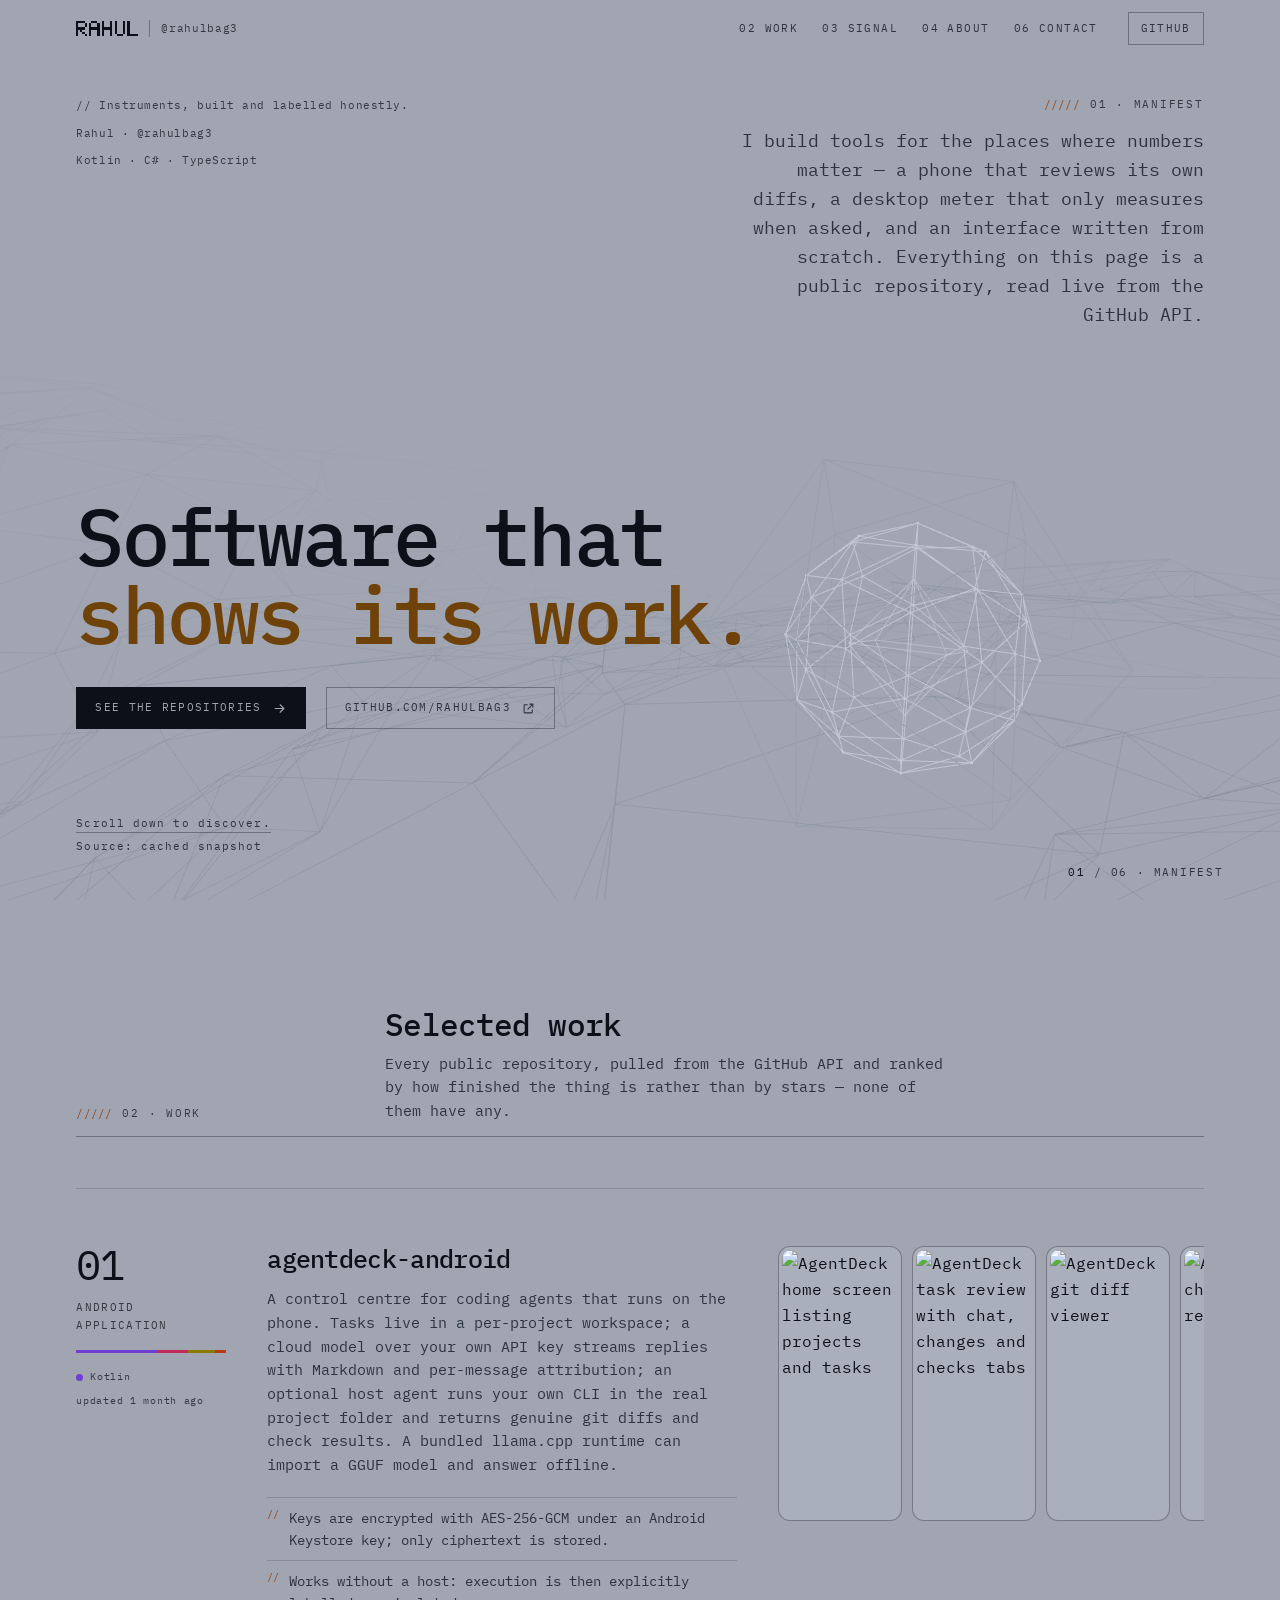
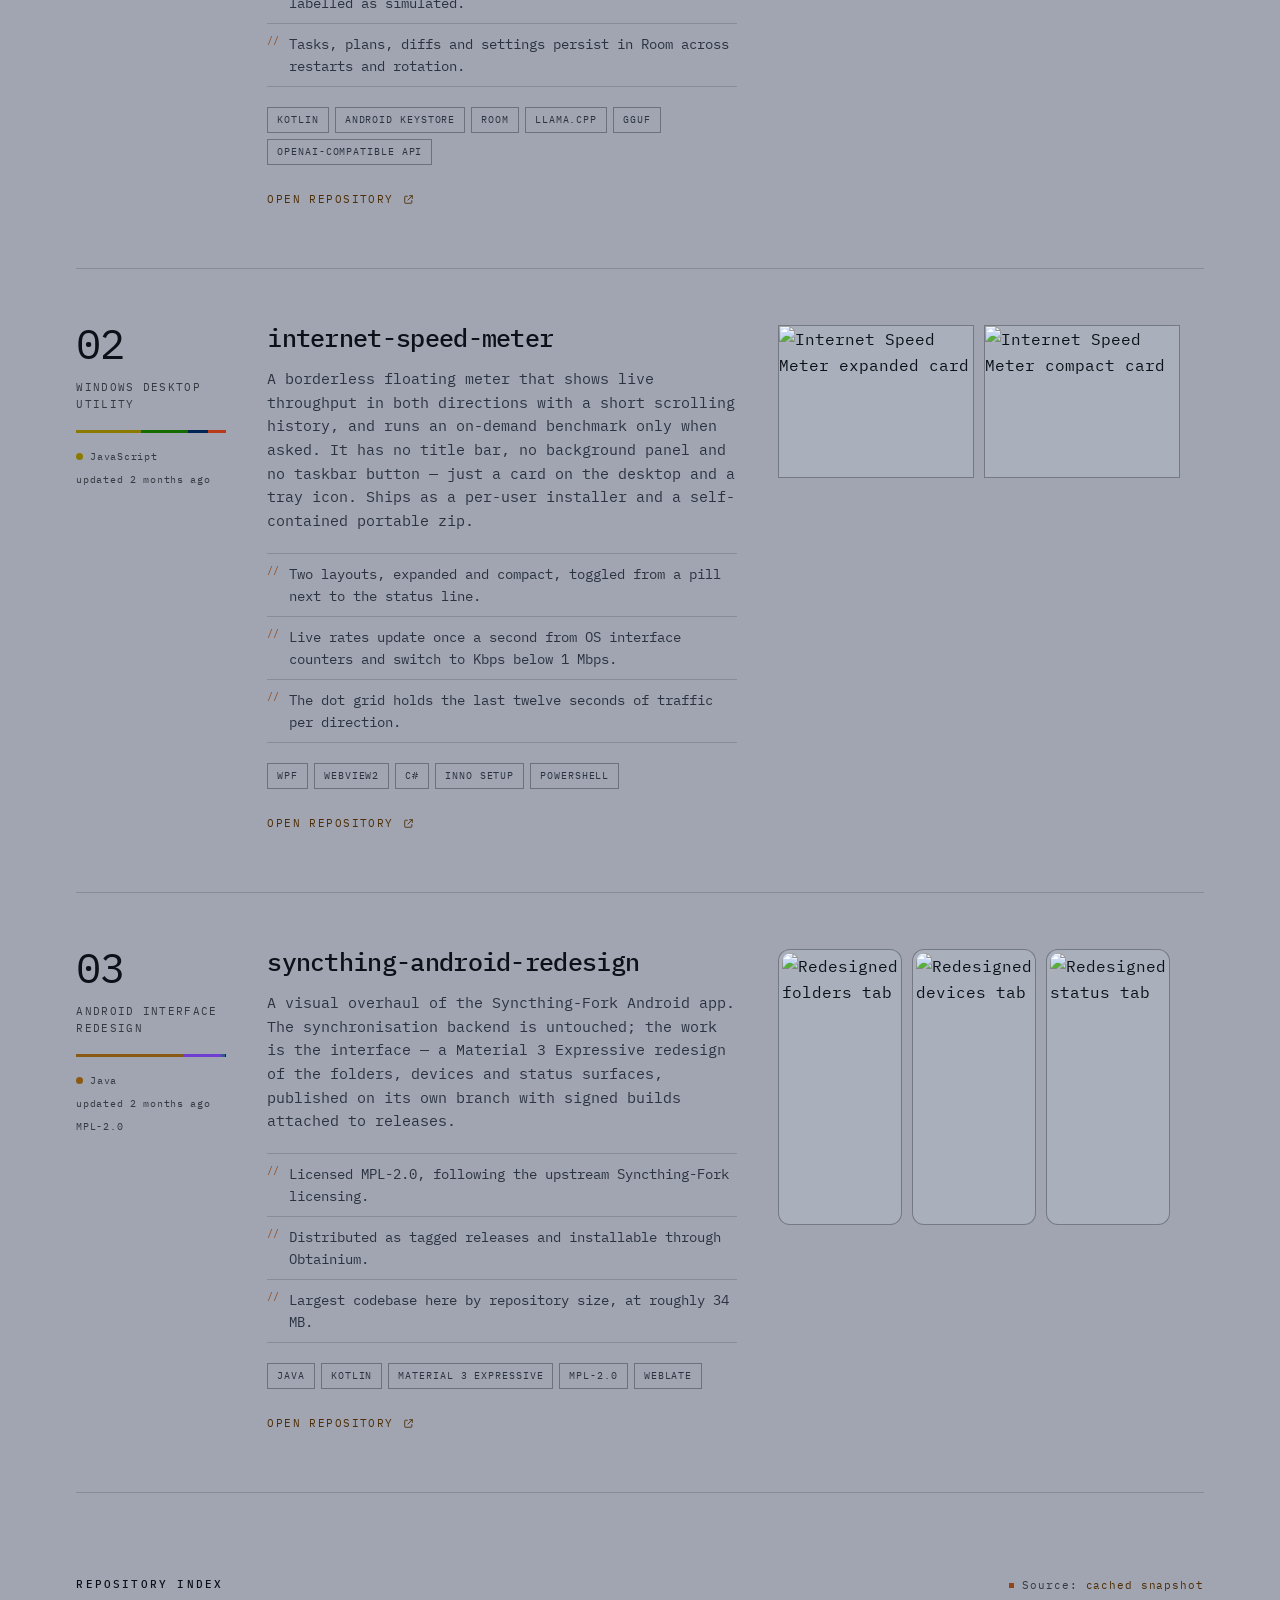
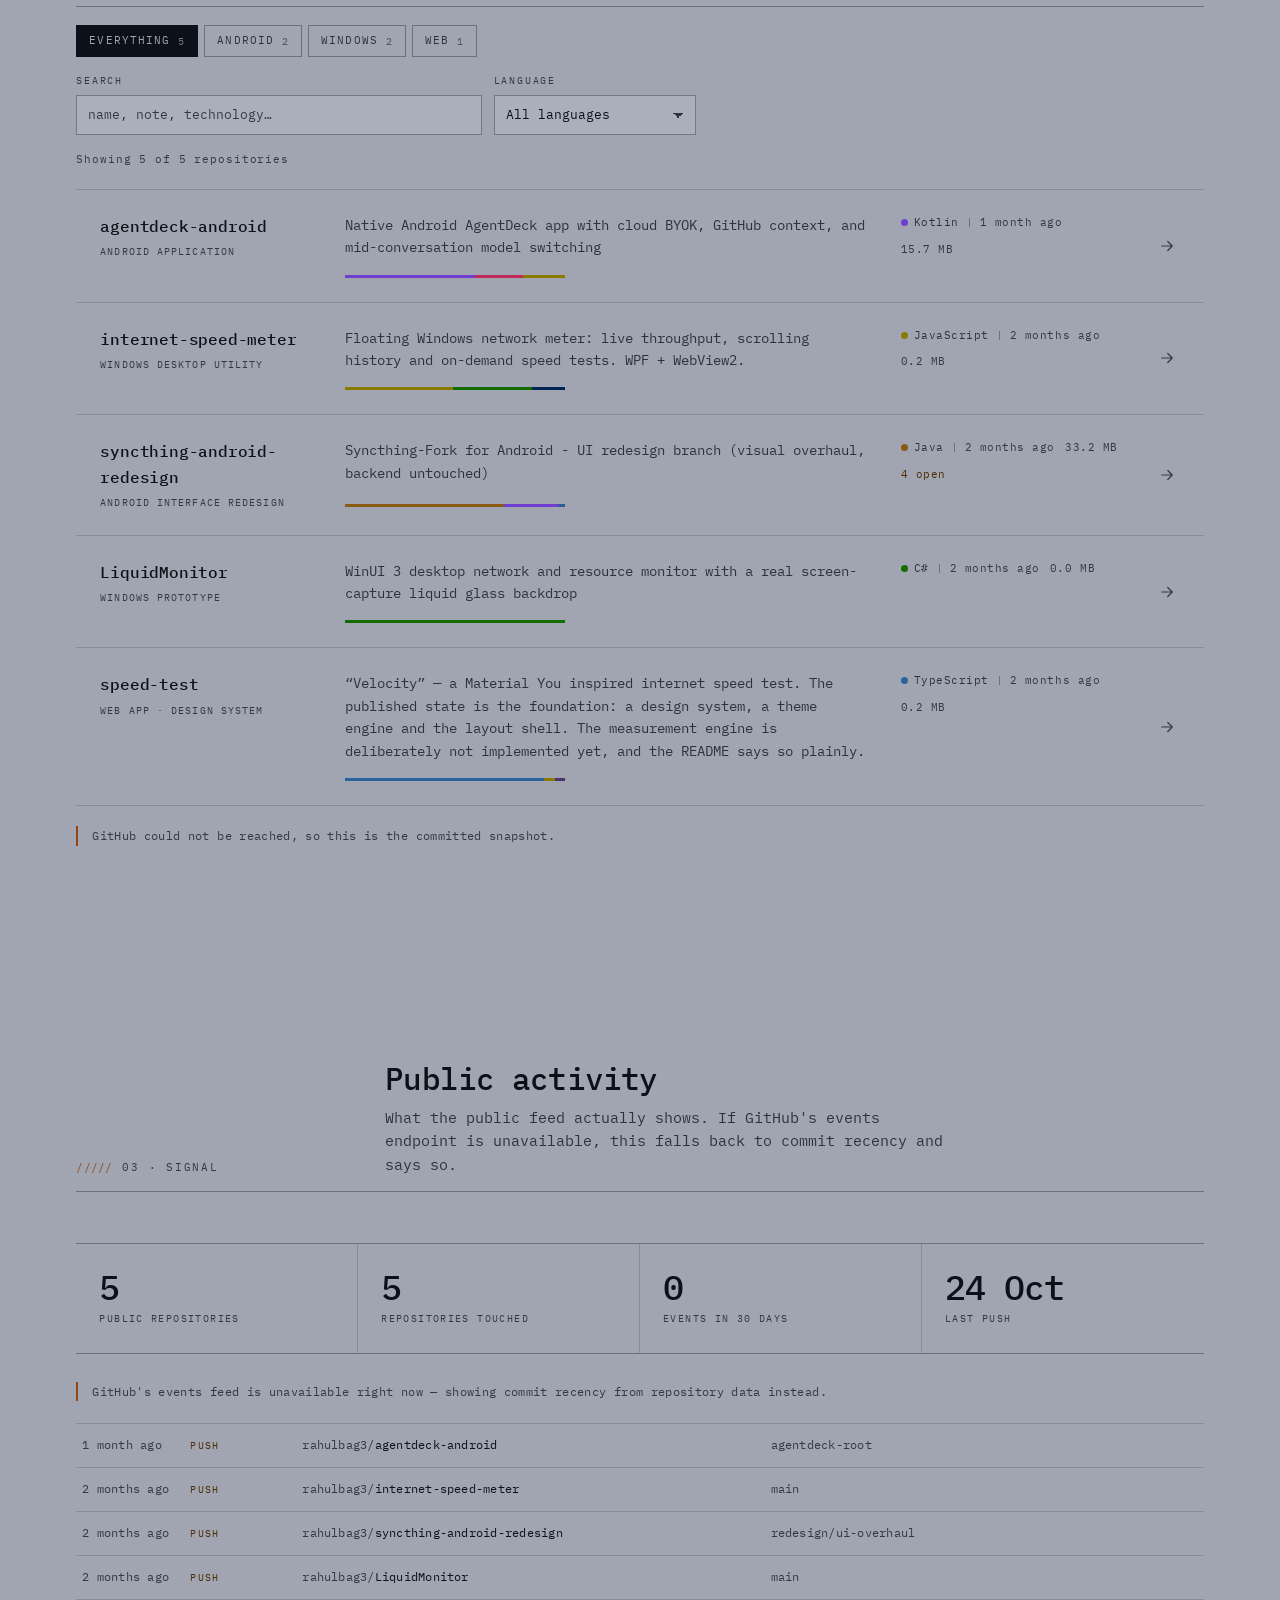
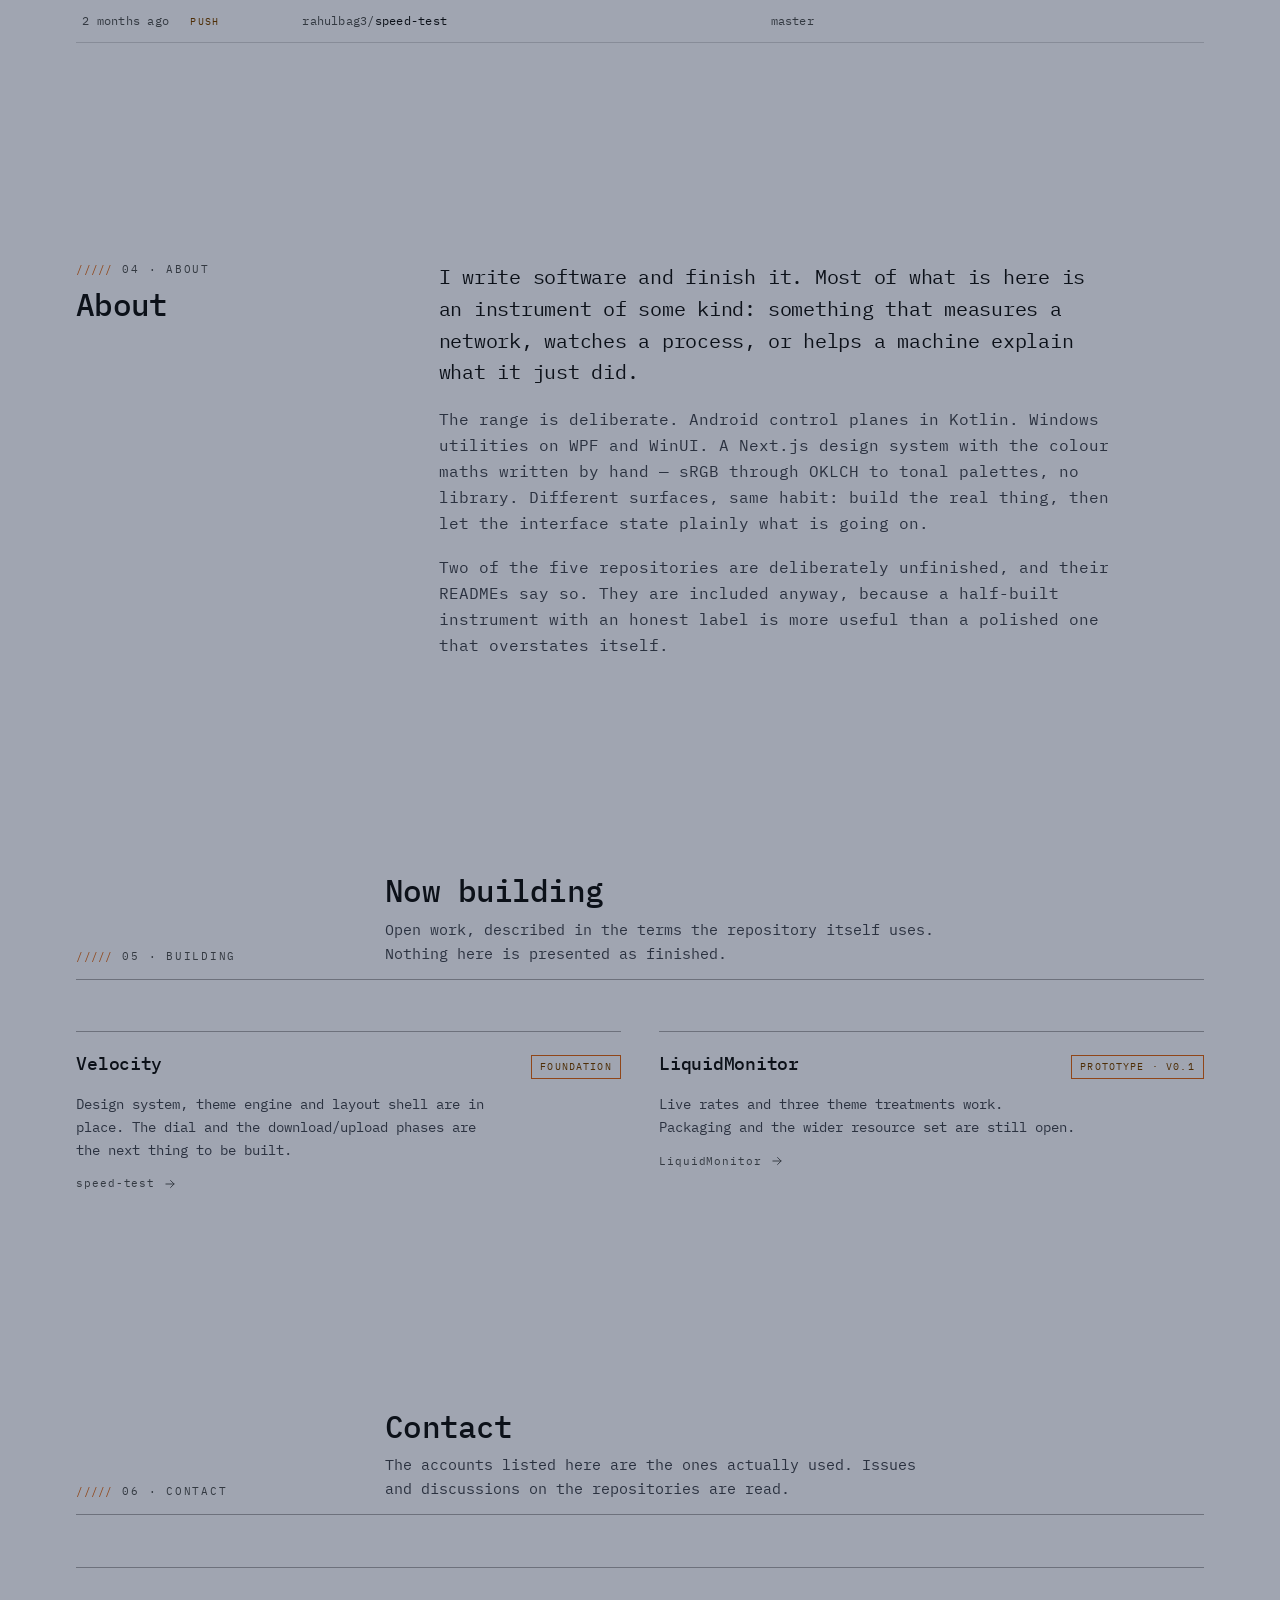
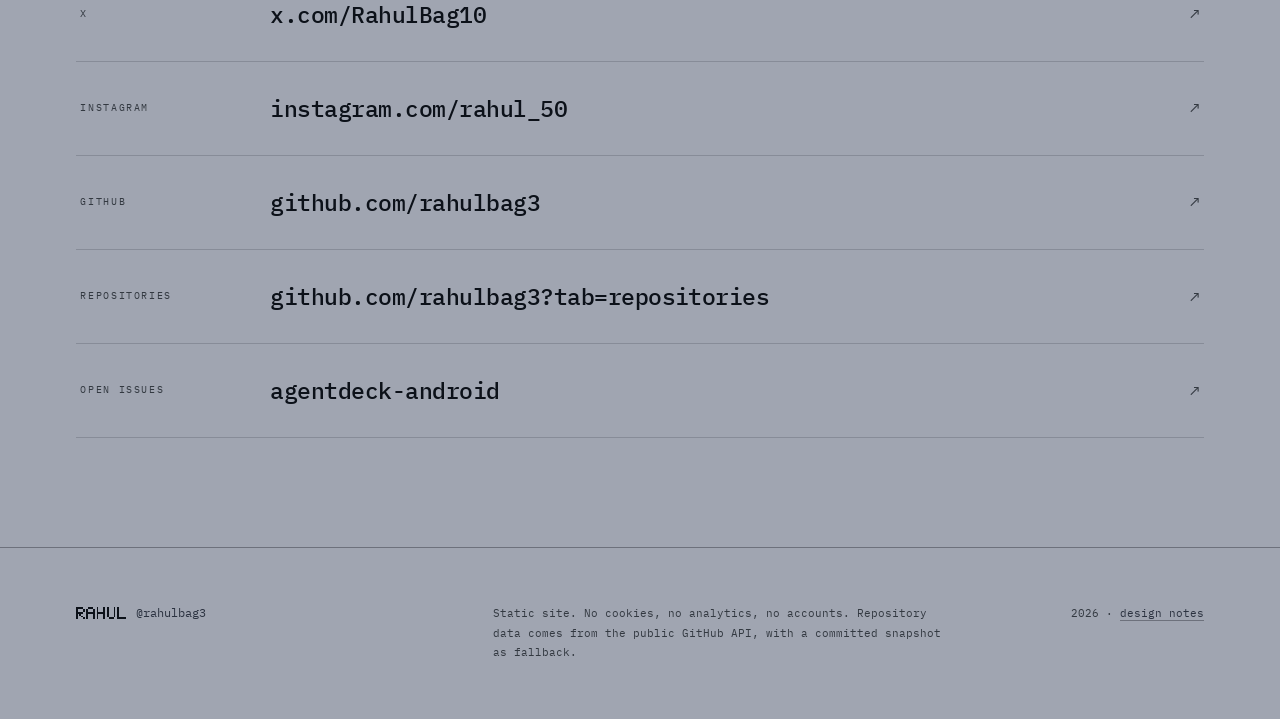
==== commit 2ff43c6c: "Add X and Instagram to contact, with Person structured data The contact note claimed GitHub was the " ====
--- a/index.html
+++ b/index.html
@@ -25,6 +25,22 @@
   <meta name="twitter:description" content="An Android control centre for coding agents, Windows network meters, and a Material 3 interface redesign." />
   <meta name="twitter:image" content="https://rahulbag3.github.io/assets/og.png" />
 
+  <!-- The same profiles in machine-readable form, so search engines can associate them
+       with this site rather than treating them as unrelated links. -->
+  <script type="application/ld+json">
+    {
+      "@context": "https://schema.org",
+      "@type": "Person",
+      "name": "Rahul",
+      "url": "https://rahulbag3.github.io/",
+      "sameAs": [
+        "https://github.com/rahulbag3",
+        "https://x.com/RahulBag10",
+        "https://www.instagram.com/rahul_50/"
+      ]
+    }
+  </script>
+
   <link rel="icon" href="assets/favicon.svg" type="image/svg+xml" />
   <link rel="apple-touch-icon" href="assets/favicon.svg" />
 
@@ -314,16 +330,30 @@
           <div class="sec-head__box">
             <h2 class="sec-head__title" id="contact-title">Contact</h2>
             <p class="sec-head__note">
-              GitHub is the only verified channel here, so it is the only one listed. Issues and
-              discussions on the repositories are read.
+              The accounts listed here are the ones actually used. Issues and discussions on the
+              repositories are read.
             </p>
           </div>
         </header>
 
         <ul class="contact-list">
           <li data-reveal>
-            <a class="contact" href="https://github.com/rahulbag3" target="_blank" rel="noopener noreferrer">
-              <span class="contact__label">Profile</span>
+            <a class="contact" href="https://x.com/RahulBag10" target="_blank" rel="me noopener noreferrer">
+              <span class="contact__label">X</span>
+              <span class="contact__value">x.com/RahulBag10</span>
+              <span class="contact__go" aria-hidden="true">↗</span>
+            </a>
+          </li>
+          <li data-reveal>
+            <a class="contact" href="https://www.instagram.com/rahul_50/" target="_blank" rel="me noopener noreferrer">
+              <span class="contact__label">Instagram</span>
+              <span class="contact__value">instagram.com/rahul_50</span>
+              <span class="contact__go" aria-hidden="true">↗</span>
+            </a>
+          </li>
+          <li data-reveal>
+            <a class="contact" href="https://github.com/rahulbag3" target="_blank" rel="me noopener noreferrer">
+              <span class="contact__label">GitHub</span>
               <span class="contact__value">github.com/rahulbag3</span>
               <span class="contact__go" aria-hidden="true">↗</span>
             </a>
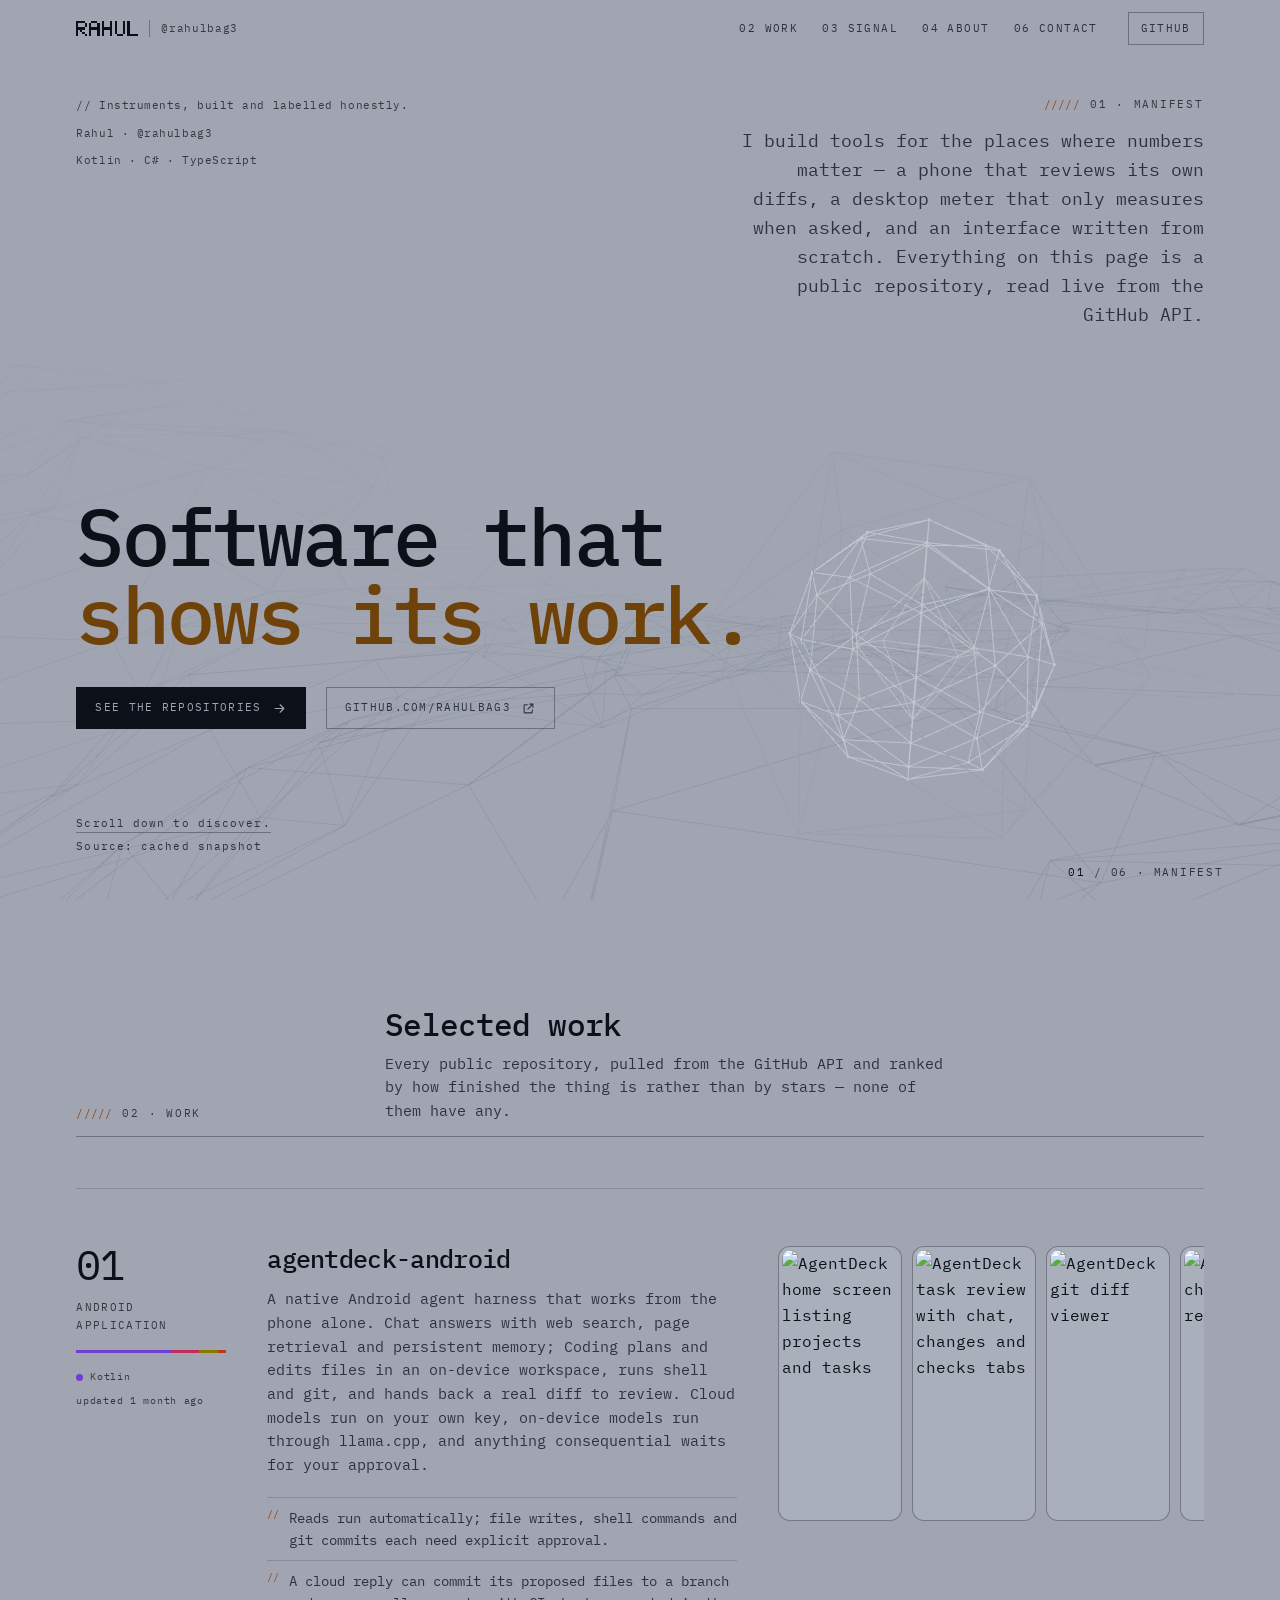
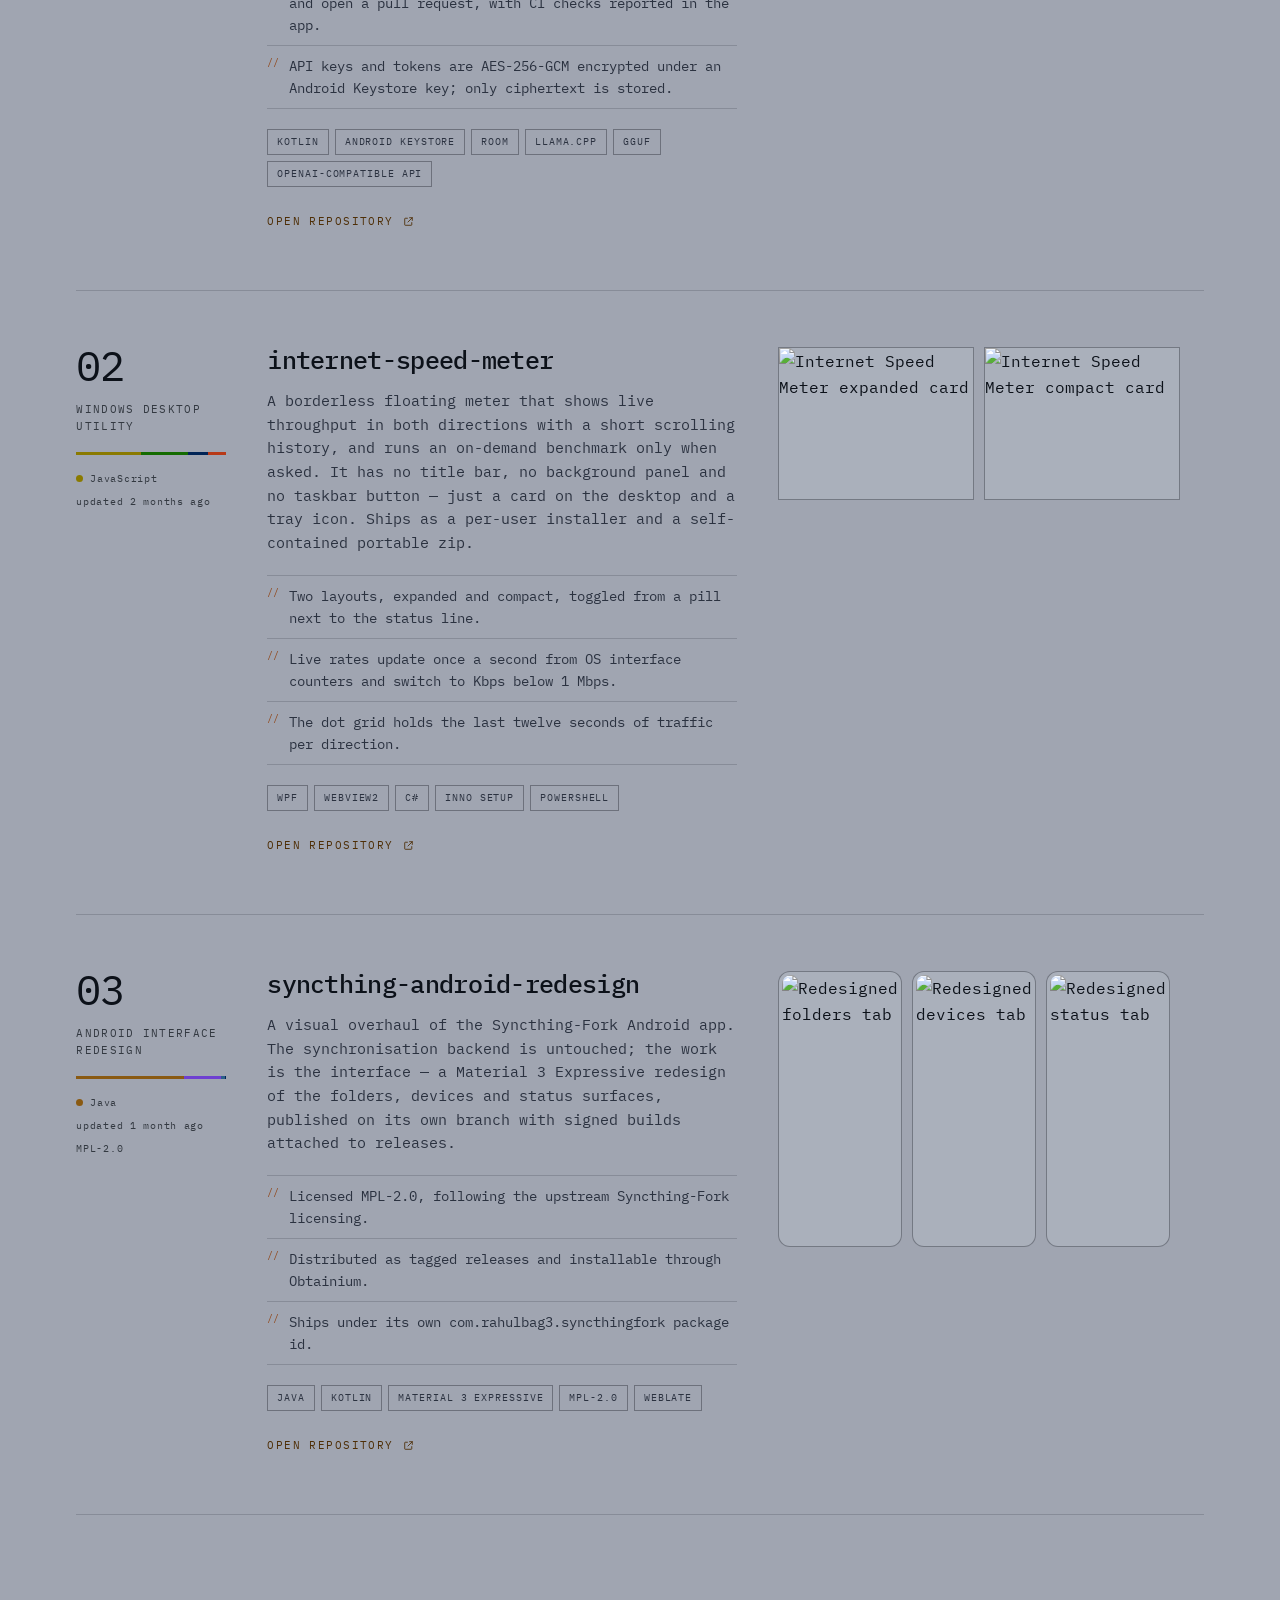
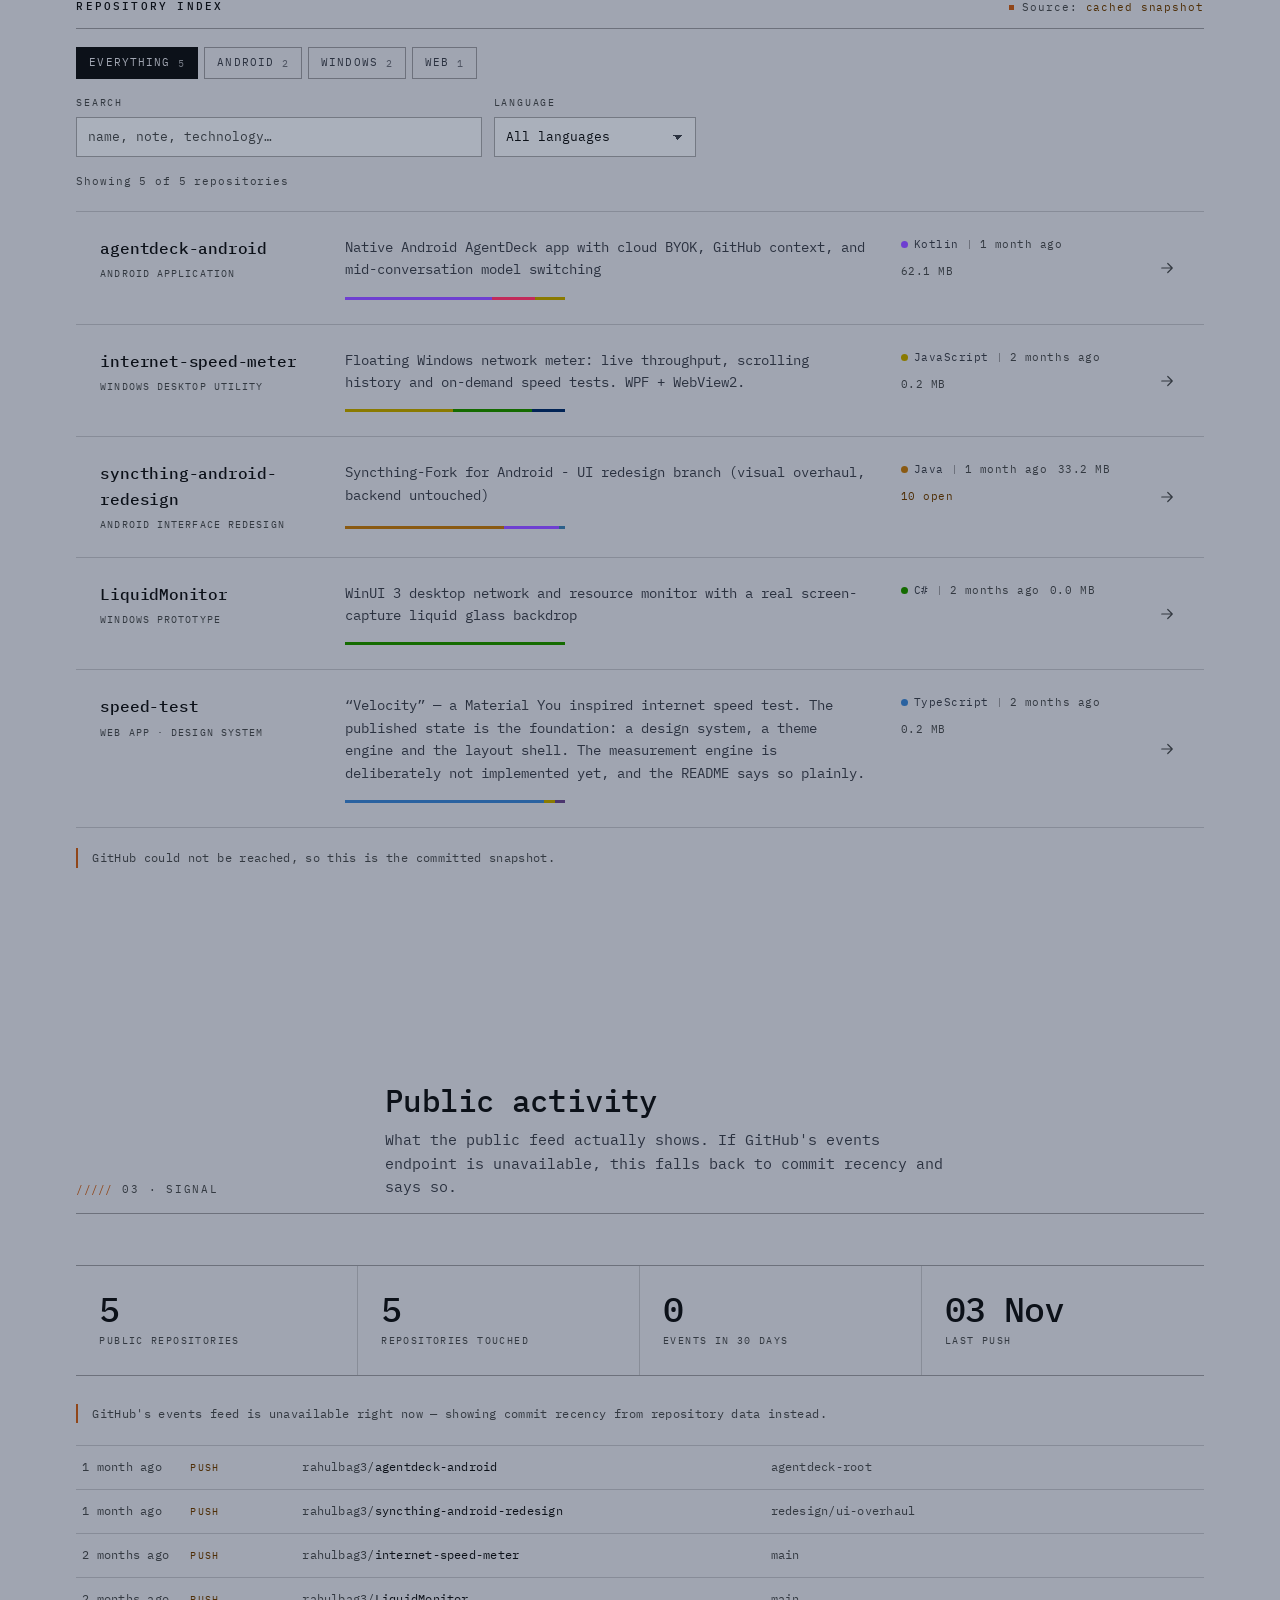
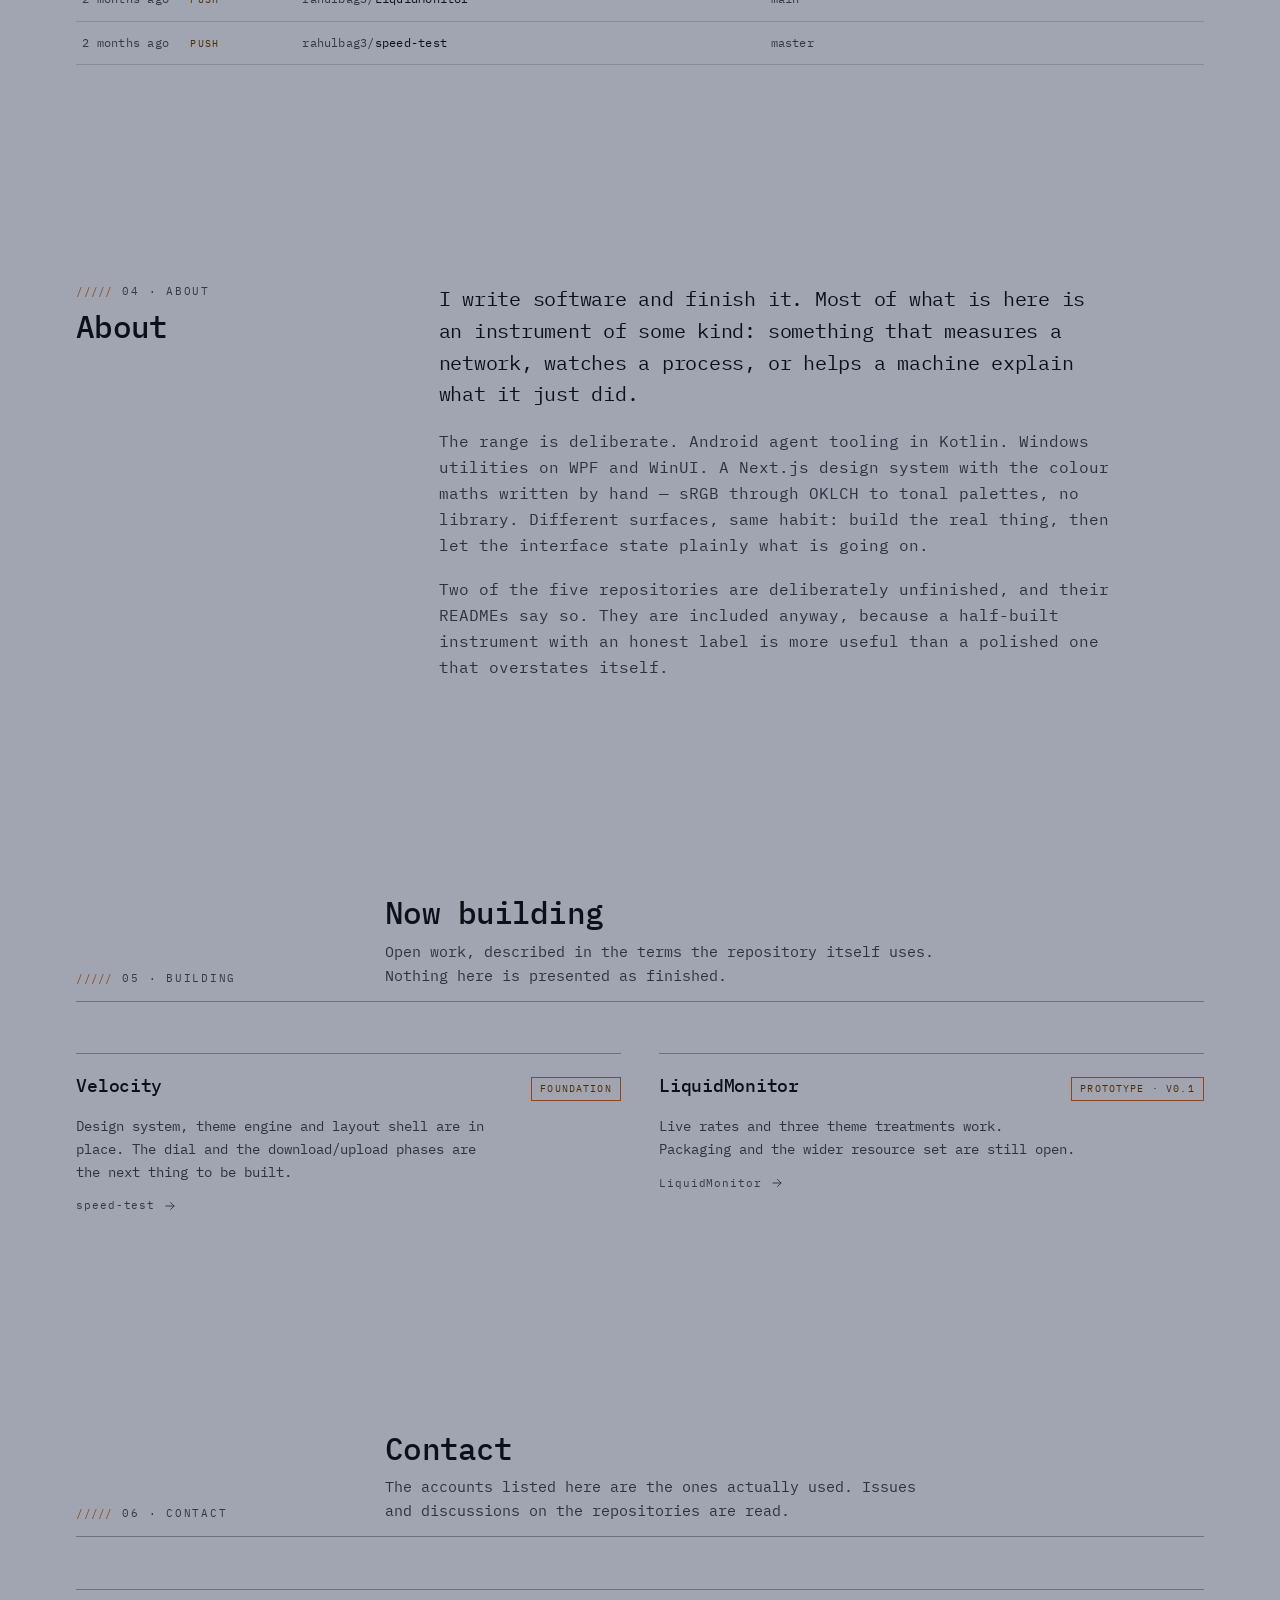
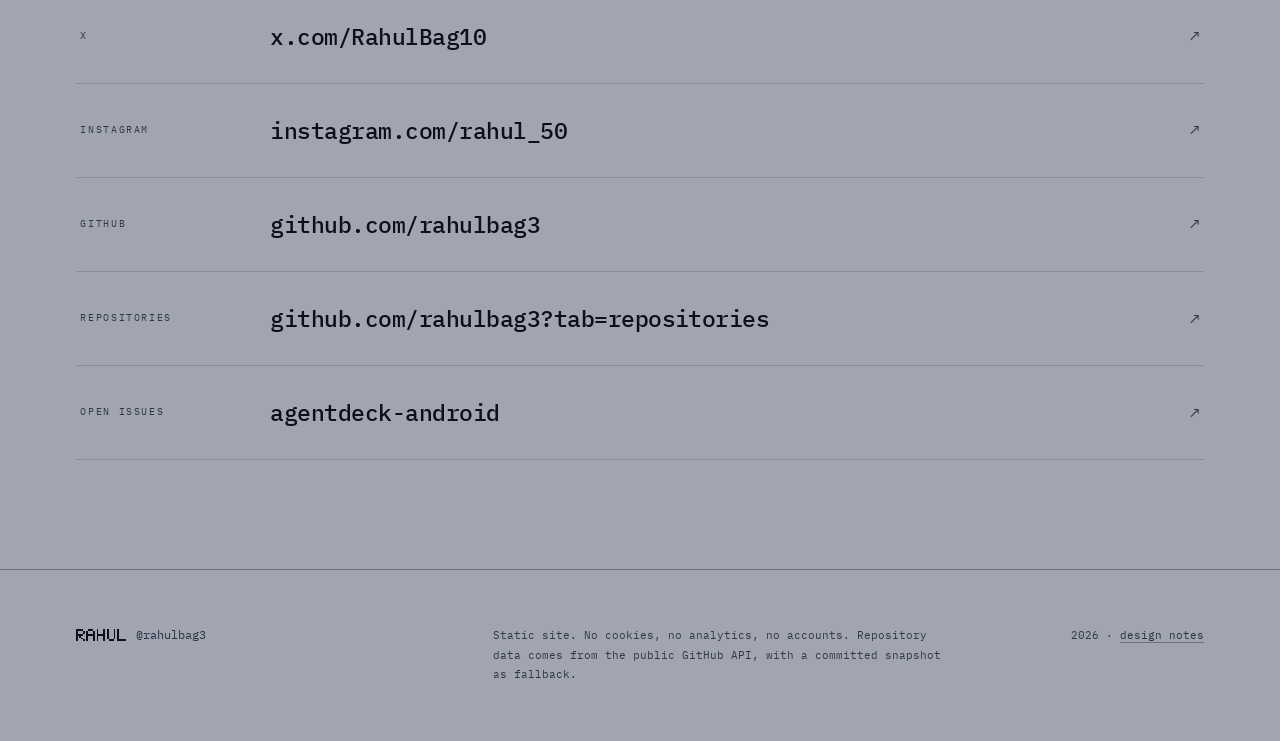
==== commit b1b09663: "Refresh project copy and rewrite the design specification AgentDeck's curated entry now reflects its" ====
--- a/index.html
+++ b/index.html
@@ -4,7 +4,7 @@
   <meta charset="utf-8" />
   <meta name="viewport" content="width=device-width, initial-scale=1" />
   <title>Rahul — software that shows its work</title>
-  <meta name="description" content="Rahul (@rahulbag3) builds instruments: an Android control centre for coding agents, Windows network meters, and a Material 3 interface redesign. Selected work and public repositories." />
+  <meta name="description" content="Rahul (@rahulbag3) builds instruments: a native Android agent harness with cloud and on-device models, Windows network meters, and a Material 3 interface redesign. Selected work and public repositories." />
   <meta name="author" content="Rahul" />
   <meta name="color-scheme" content="light" />
   <meta name="theme-color" content="#A0A5B1" />
@@ -15,14 +15,14 @@
   <meta property="og:site_name" content="Rahul" />
   <meta property="og:url" content="https://rahulbag3.github.io/" />
   <meta property="og:title" content="Rahul — software that shows its work" />
-  <meta property="og:description" content="An Android control centre for coding agents, Windows network meters, and a Material 3 interface redesign. Every project pulled from the public GitHub API." />
+  <meta property="og:description" content="A native Android agent harness with cloud and on-device models, Windows network meters, and a Material 3 interface redesign. Every project pulled from the public GitHub API." />
   <meta property="og:image" content="https://rahulbag3.github.io/assets/og.png" />
   <meta property="og:image:width" content="1200" />
   <meta property="og:image:height" content="630" />
   <meta property="og:image:alt" content="Rahul — software that shows its work. A wireframe lattice and globe on slate." />
   <meta name="twitter:card" content="summary_large_image" />
   <meta name="twitter:title" content="Rahul — software that shows its work" />
-  <meta name="twitter:description" content="An Android control centre for coding agents, Windows network meters, and a Material 3 interface redesign." />
+  <meta name="twitter:description" content="A native Android agent harness with cloud and on-device models, Windows network meters, and a Material 3 interface redesign." />
   <meta name="twitter:image" content="https://rahulbag3.github.io/assets/og.png" />
 
   <!-- The same profiles in machine-readable form, so search engines can associate them
@@ -231,7 +231,7 @@
             <p class="state__title">JavaScript is off, so the live repository list cannot render.</p>
             <p class="state__msg">Everything it would show is public here:</p>
             <ul class="plainlist">
-              <li><a href="https://github.com/rahulbag3/agentdeck-android">agentdeck-android</a> — native Android control centre for coding agents (Kotlin)</li>
+              <li><a href="https://github.com/rahulbag3/agentdeck-android">agentdeck-android</a> — native Android agent harness with cloud and on-device models (Kotlin)</li>
               <li><a href="https://github.com/rahulbag3/internet-speed-meter">internet-speed-meter</a> — floating Windows network meter (WPF + WebView2)</li>
               <li><a href="https://github.com/rahulbag3/syncthing-android-redesign">syncthing-android-redesign</a> — Material 3 interface redesign (Java/Kotlin)</li>
               <li><a href="https://github.com/rahulbag3/speed-test">speed-test</a> — Velocity, a Material You speed test design system (TypeScript)</li>
@@ -285,7 +285,7 @@
             it just did.
           </p>
           <p>
-            The range is deliberate. Android control planes in Kotlin. Windows utilities on WPF and
+            The range is deliberate. Android agent tooling in Kotlin. Windows utilities on WPF and
             WinUI. A Next.js design system with the colour maths written by hand — sRGB through
             OKLCH to tonal palettes, no library. Different surfaces, same habit: build the real
             thing, then let the interface state plainly what is going on.
--- a/assets/css/styles.css
+++ b/assets/css/styles.css
@@ -1,18 +1,17 @@
 /* ==========================================================================
    Rahul — portfolio
-   Identity: taken from the reference's own material language.
-     · one deliberate canvas colour (#A0A5B1, measured from igloo.inc)
+   Identity: a spec sheet drawn on one deliberate canvas colour.
+     · one canvas colour (#A0A5B1); contrast comes from content, not chrome
      · IBM Plex Mono as the only voice, corner-anchored overlays, slash labels
      · a chunky pixel wordmark instead of a drawn logotype
      · one rationed warm accent, used as a mark rather than decoration
-   The ink polarity is the single deliberate departure: the reference draws light
-   text straight onto its scene (about 2.2:1 — unreadable by any standard), and a
-   portfolio has to be readable, so this sits dark ink on the slate instead.
+   Ink is dark on the slate, and every text token below is derived to pass
+   WCAG AA against #A0A5B1.
    ========================================================================== */
 
 /* ---------------------------------------------------------------- tokens */
 :root {
-  --bg: #a0a5b1; /* reference canvas */
+  --bg: #a0a5b1; /* canvas */
   --bg-2: #aab0bb; /* raised: screenshot frames, inputs */
   --bg-3: #b6bbc5; /* raised further: hover on an input */
 
@@ -25,7 +24,7 @@
 
   --accent: #4e2e06; /* brass, darkened until it passes 4.93:1 as text */
   --accent-lg: #6e4208; /* the same hue at 3.45:1 — display sizes only (AA large) */
-  --accent-mark: #904619; /* reference brass, decorative marks only (no text) */
+  --accent-mark: #904619; /* brass, decorative marks only (no text) */
 
   --mono: "IBM Plex Mono", ui-monospace, SFMono-Regular, Menlo, Consolas, "Liberation Mono", monospace;
 
@@ -141,8 +140,8 @@
 }
 
 /* ---------------------------------------------------------------- boot loader
-   A nod to the reference's ASCII boot sequence: the mark is a real element whose
-   text is replaced by CSS, so it never reaches the accessibility tree. */
+   An ASCII boot sequence: the mark is a real element whose text is replaced by
+   CSS, so it never reaches the accessibility tree. */
 .boot {
   position: fixed;
   inset: 0;
@@ -457,7 +456,7 @@
 }
 
 /* ---------------------------------------------------------------- slash label
-   The reference's section marker: a run of slashes, then the name. */
+   Section marker: a run of slashes, then the name. */
 .slash {
   display: flex;
   align-items: center;
